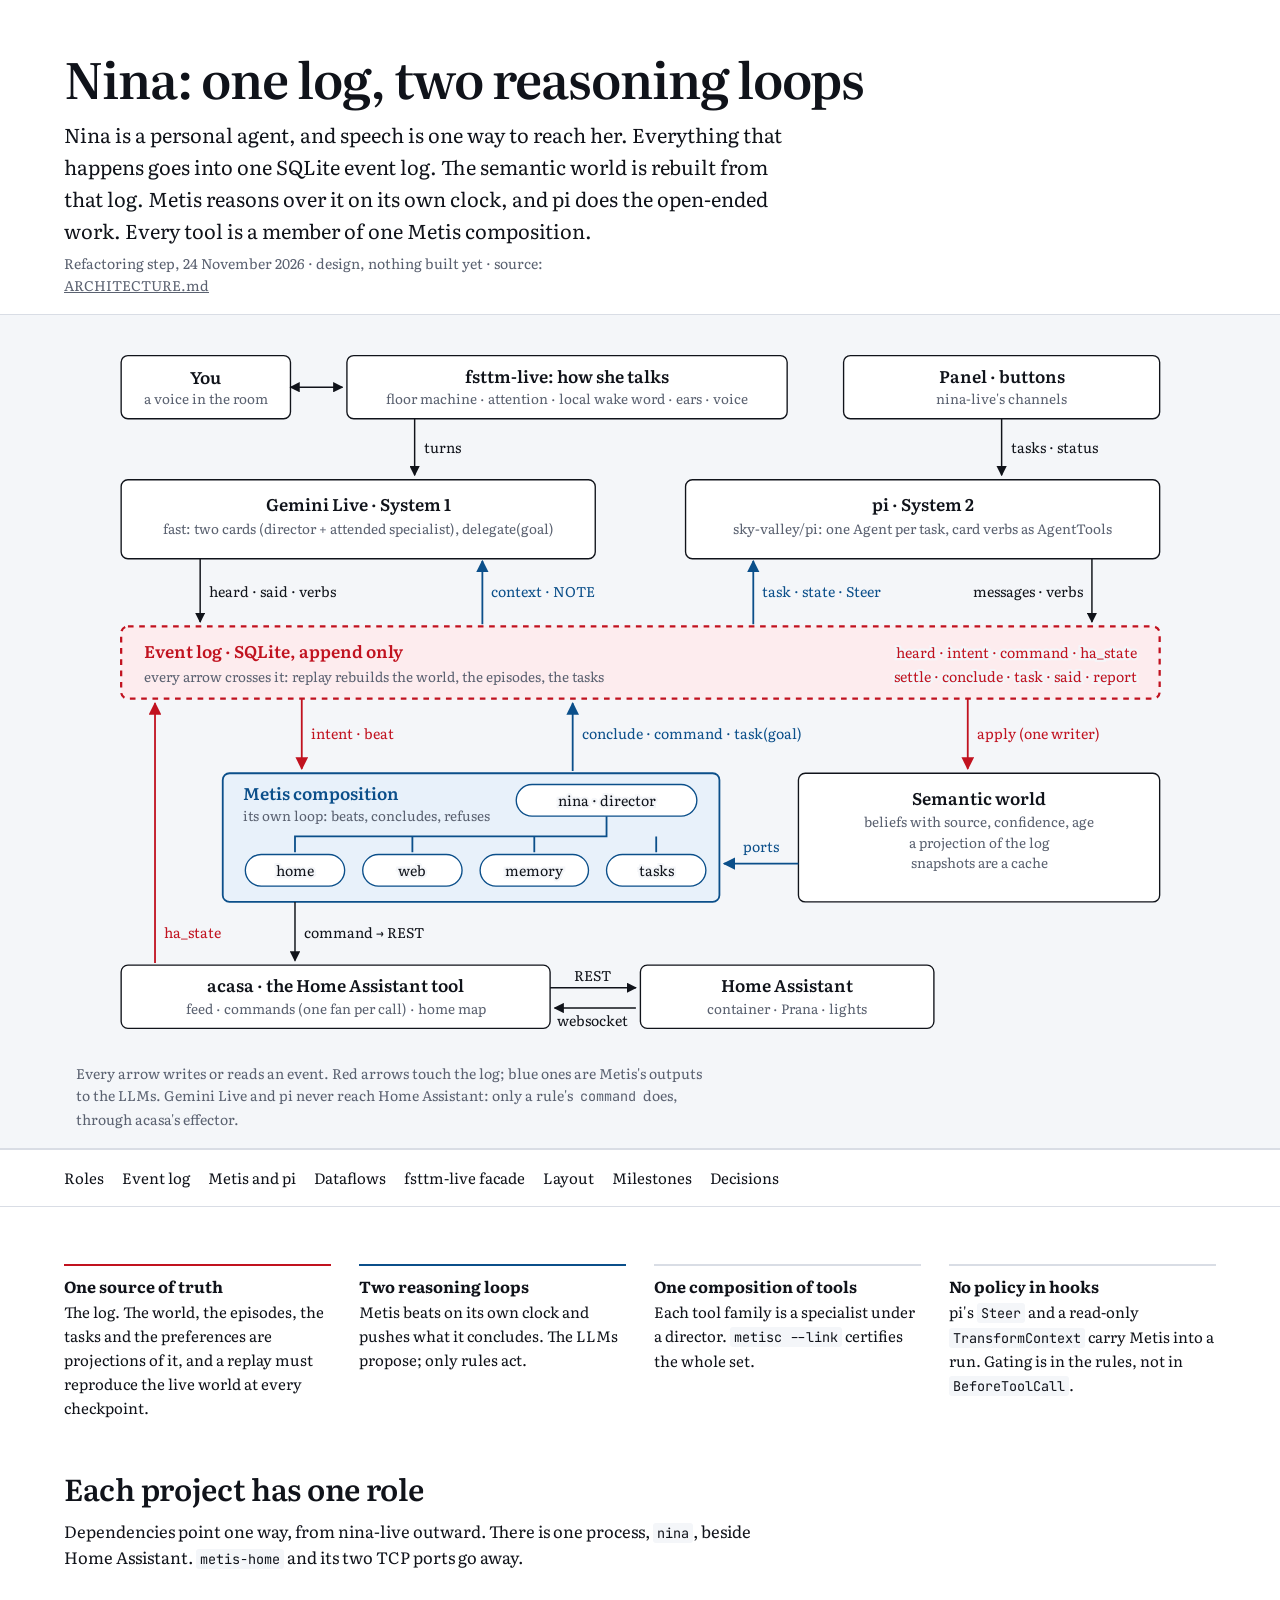
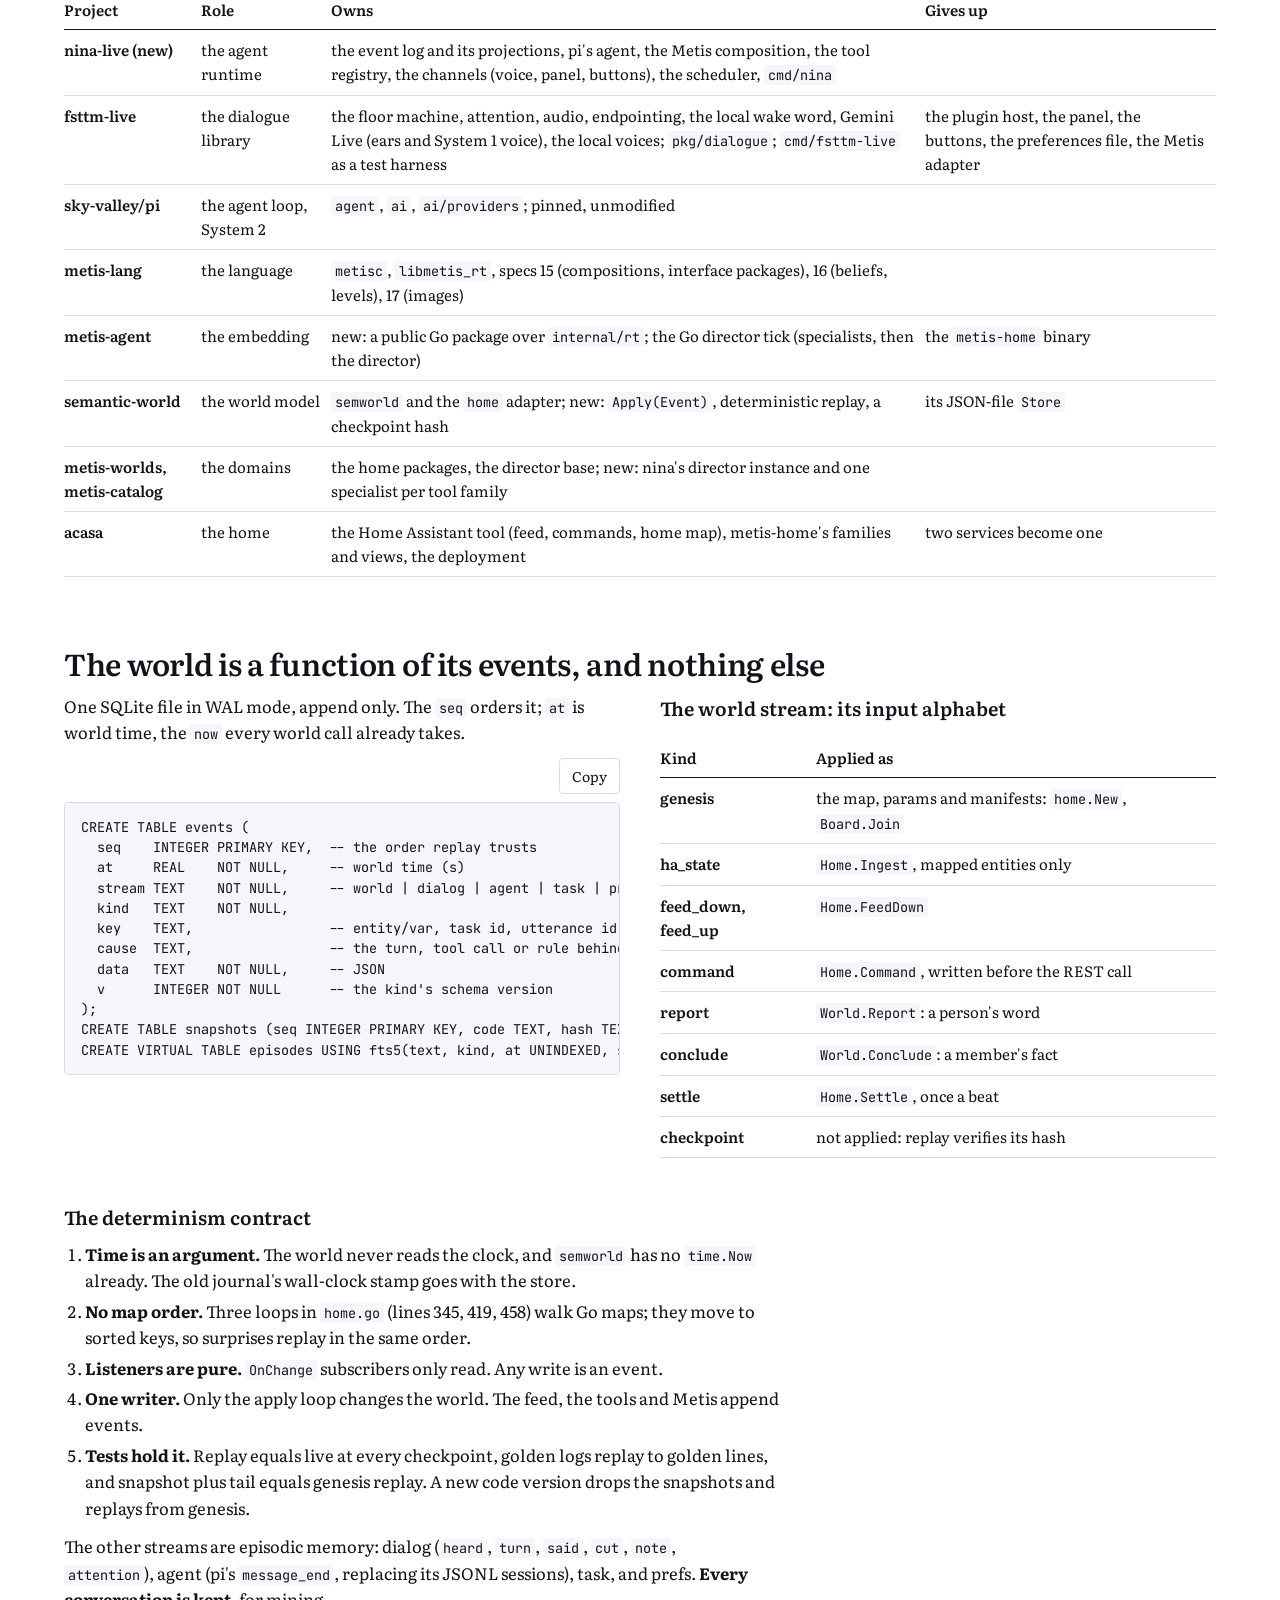
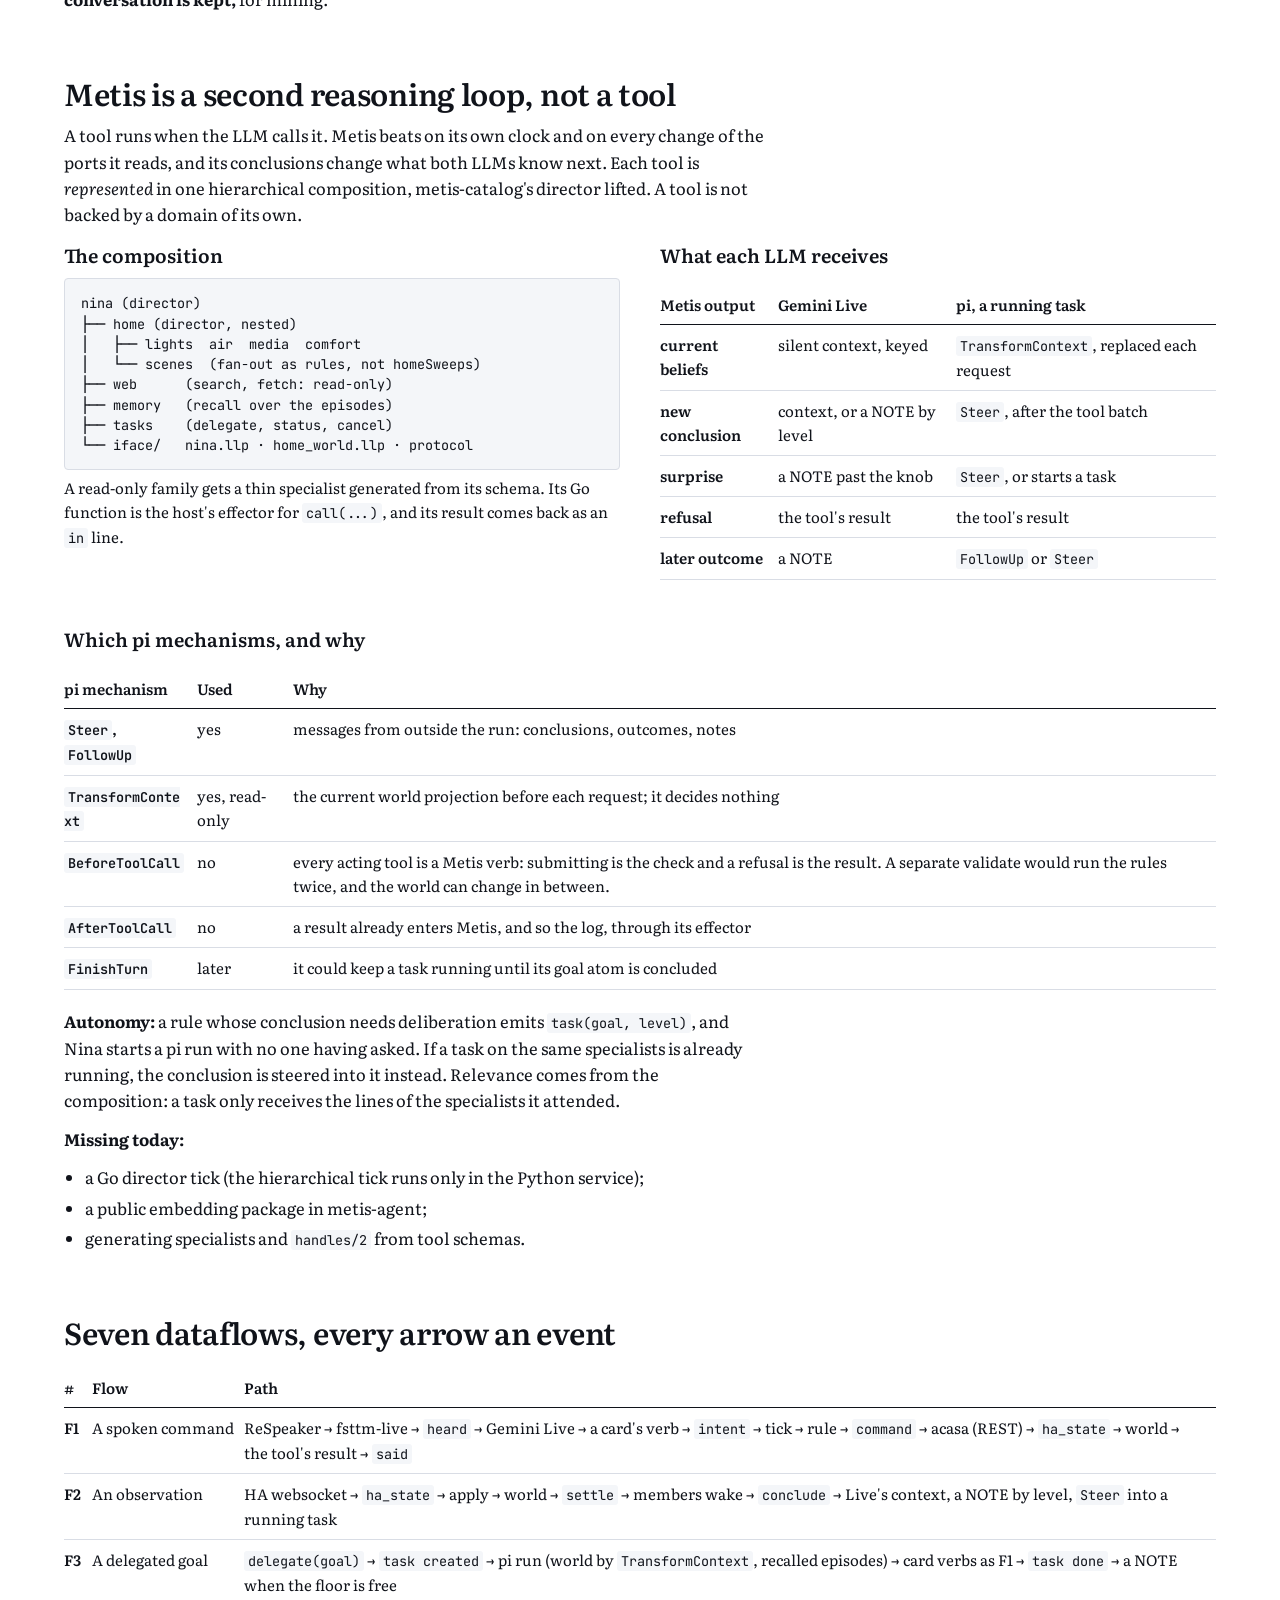
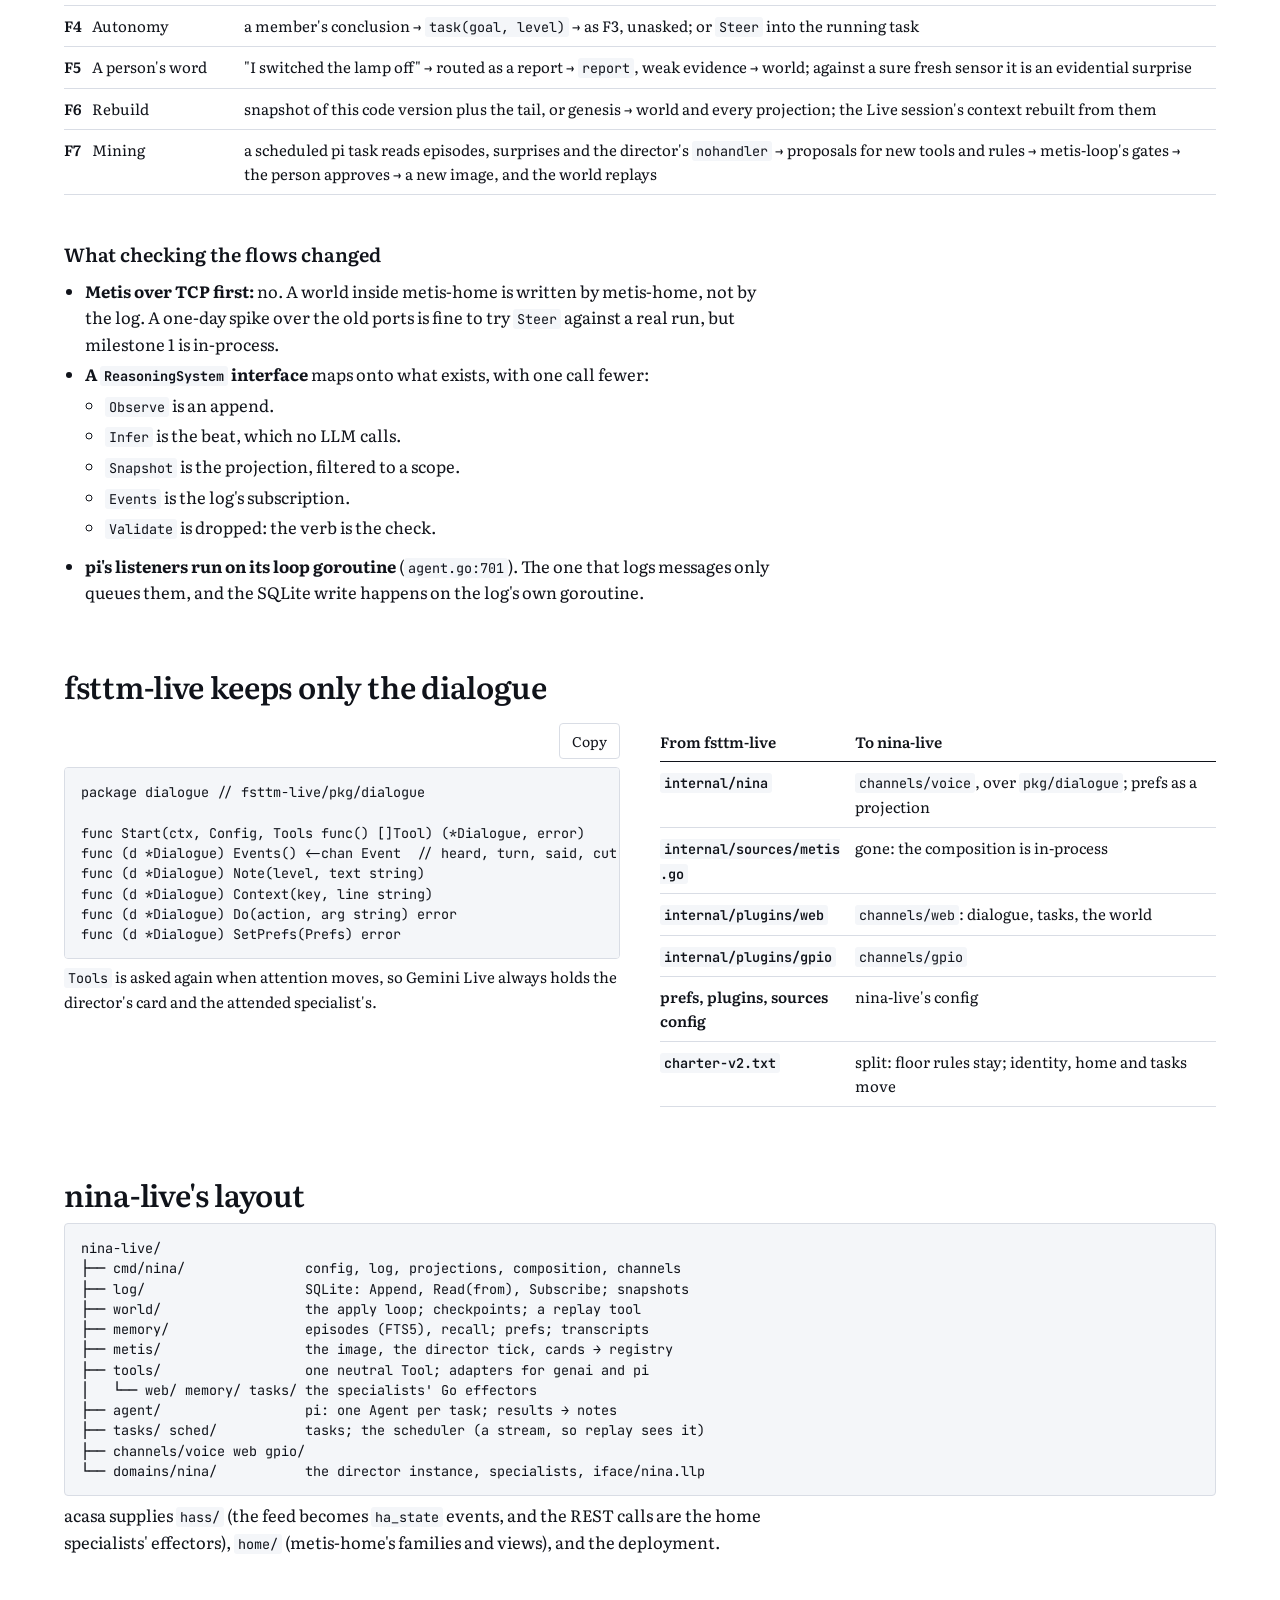
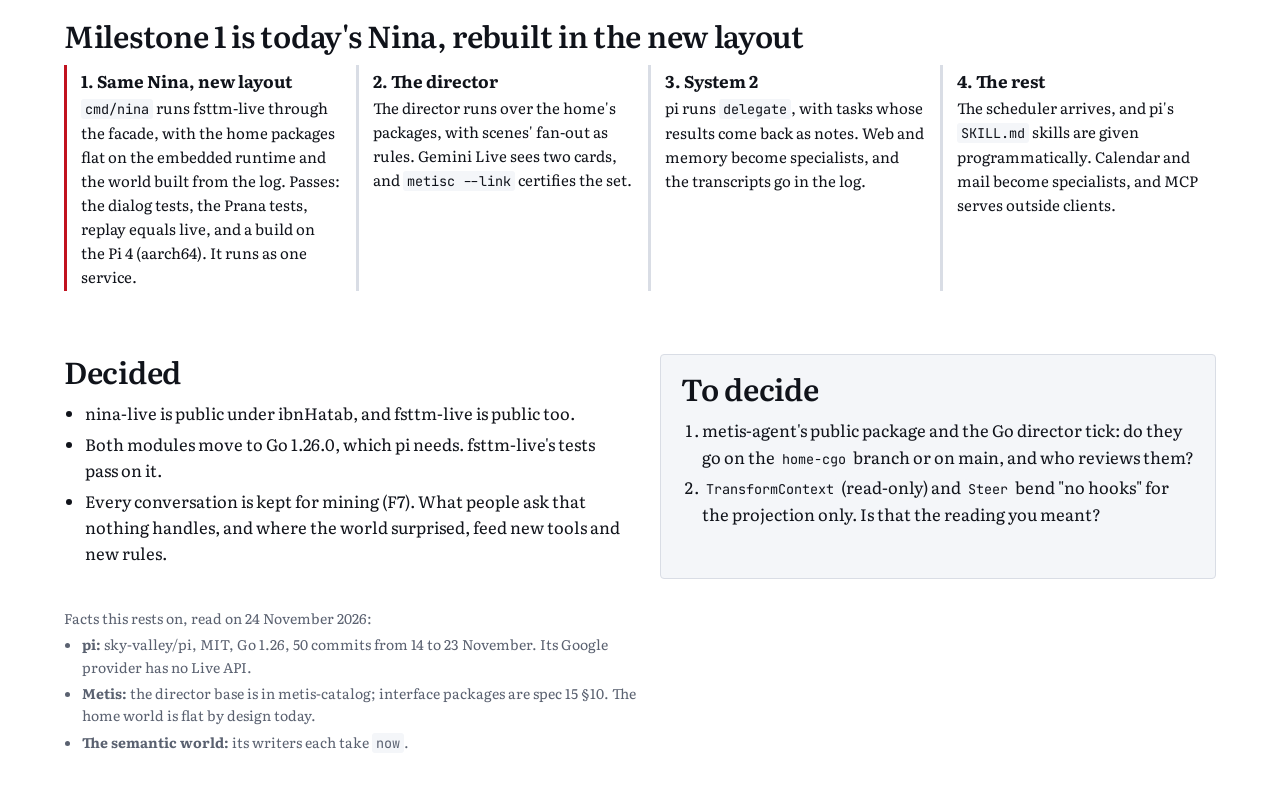
==== docs/architecture.html @ 9bf87c36 "docs: the architecture as a page (the layers figure, the dataflows) Co-Authored-By: Claude Opus 5.5 " ====
<!DOCTYPE html>
<html lang="en">
<head>
<meta charset="utf-8">
<meta name="viewport" content="width=device-width, initial-scale=1">
<title>Nina architecture</title>
<link rel="preconnect" href="https://fonts.googleapis.com">
<link href="https://fonts.googleapis.com/css2?family=Literata:opsz,wght@7..72,400;7..72,600&family=JetBrains+Mono:wght@400&display=swap" rel="stylesheet">
<style>
/* VOICE work: an architecture document to read and decide on
   IDEA a scientific plate: one large figure of the mechanism, labelled, then the text that explains it
   PICTURE the layers of Nina, with the event log as the spine every arrow crosses
   COLOUR white / night ink; carmine for the log (the source of truth), prussian for Metis
   TYPE Literata display + text, JetBrains Mono for code
   LAYOUT title and conclusion across the top, the plate full width beneath; sections in one column of tables */
:root{color-scheme:light dark;--bg:light-dark(#ffffff,#0f1217);--ink:light-dark(#10131a,#e6e8ee);--soft:light-dark(#5a6170,#9aa3b5);--rule:light-dark(#d9dde5,#2a303b);--panel:light-dark(#f4f6f9,#161b23);--log:light-dark(#c1121f,#ff6b6b);--metis:light-dark(#0b4f8a,#6fb3f2);--logbg:light-dark(#fdecee,#2a1416);--metisbg:light-dark(#e8f1fa,#122336)}
:root[data-theme=light]{color-scheme:light}
:root[data-theme=dark]{color-scheme:dark}
*{box-sizing:border-box;min-width:0}
html{scroll-padding-top:72px}
body{margin:0;background:var(--bg);color:var(--ink);font:16.5px/1.6 Literata,Georgia,serif;overflow-x:clip}
.band{padding:clamp(28px,4vw,56px) max(5vw,16px)}
.wrap{max-width:1180px;margin:0 auto}
h1{font-weight:600;font-size:clamp(32px,4.6vw,50px);line-height:1.05;letter-spacing:-.02em;margin:0 0 14px;text-wrap:balance}
h2{font-weight:600;font-size:clamp(24px,2.6vw,30px);line-height:1.15;letter-spacing:-.01em;margin:0 0 12px;text-wrap:balance}
h3{font-weight:600;font-size:19px;margin:26px 0 8px}
p{max-width:70ch;margin:0 0 12px}
.lede{font-size:clamp(17px,1.6vw,20px);max-width:62ch;margin-bottom:6px}
.meta{color:var(--soft);font-size:14px;margin:0}
.meta a{color:inherit}
nav.scroll{display:flex;gap:6px 18px;flex-wrap:wrap;font-size:15px;border-top:1px solid var(--rule);border-bottom:1px solid var(--rule);padding:10px max(5vw,16px);background:var(--bg)}
nav a{color:var(--ink);text-decoration:none;white-space:nowrap;padding:6px 0}
nav a:hover,nav a:focus-visible{color:var(--log);outline:none;text-decoration:underline}
@media(min-width:900px){nav.scroll{position:sticky;top:0;z-index:2}}
.plate{overflow-x:auto;border-top:1px solid var(--rule);border-bottom:1px solid var(--rule);background:var(--panel)}
.plate figure{margin:0 auto;max-width:1180px;padding:18px max(2vw,12px) 8px}
.plate svg{display:block;width:100%;min-width:760px;height:auto;color:var(--ink)}
figcaption{font-size:14px;color:var(--soft);max-width:80ch;padding:6px 0 10px}
svg text{font-family:Literata,Georgia,serif;fill:currentColor}
svg .l,svg .lr,svg .lm{paint-order:stroke;stroke:var(--panel);stroke-width:4px}
svg .box{fill:var(--bg);stroke:currentColor;stroke-width:1.2}
svg .logbox{fill:var(--logbg);stroke:var(--log);stroke-width:2}
svg .mbox{fill:var(--metisbg);stroke:var(--metis);stroke-width:1.6}
svg .node{fill:var(--bg);stroke:var(--metis);stroke-width:1.2}
svg .t{font-size:15px;font-weight:600}
svg .s{font-size:12px;fill:var(--soft)}
svg .l{font-size:12.5px}
svg .lr{font-size:12.5px;fill:var(--log)}
svg .lm{font-size:12.5px;fill:var(--metis)}
svg .ln{stroke:currentColor;stroke-width:1.3;fill:none}
svg .lnr{stroke:var(--log);stroke-width:1.6;fill:none}
svg .lnm{stroke:var(--metis);stroke-width:1.6;fill:none}
svg .ar{fill:currentColor}
svg .arr{fill:var(--log)}
svg .arm{fill:var(--metis)}
.two{display:grid;grid-template-columns:repeat(auto-fit,minmax(min(100%,420px),1fr));gap:22px 40px}
.callouts{display:grid;grid-template-columns:repeat(auto-fit,minmax(min(100%,250px),1fr));gap:14px 28px;margin-top:6px}
.callouts div{border-top:2px solid var(--rule);padding-top:8px;font-size:15px}
.callouts b{display:block;font-size:16px}
.callouts .r{border-color:var(--log)}
.callouts .m{border-color:var(--metis)}
table{border-collapse:collapse;width:100%;font-size:15px;margin:8px 0 18px}
th{text-align:left;font-weight:600;border-bottom:1.5px solid var(--ink);padding:7px 10px 7px 0;vertical-align:bottom}
td{border-bottom:1px solid var(--rule);padding:8px 10px 8px 0;vertical-align:top}
td:first-child{font-weight:600}
.tbl{overflow-x:auto}
code,pre{font-family:"JetBrains Mono",ui-monospace,monospace;font-size:13.5px}
code{overflow-wrap:anywhere;background:var(--panel);padding:1px 4px;border-radius:3px}
pre{overflow-x:auto;background:var(--panel);border:1px solid var(--rule);padding:14px 16px;border-radius:4px;line-height:1.5;margin:8px 0 6px}
.codehead{display:flex;justify-content:flex-end;margin-top:8px}
.copy{font:14px Literata,serif;color:var(--ink);background:var(--bg);border:1px solid var(--rule);border-radius:4px;min-height:36px;padding:4px 12px;cursor:pointer}
.copy:hover,.copy:focus-visible{border-color:var(--log);outline:none}
ul,ol{padding-left:1.25em;max-width:72ch;margin:0 0 12px}
li{margin:4px 0}
.flow td:nth-child(2){white-space:nowrap}
.ms{list-style:none;padding:0;max-width:none;display:grid;grid-template-columns:repeat(auto-fit,minmax(min(100%,260px),1fr));gap:16px}
.ms li{margin:0;border-left:3px solid var(--rule);padding:2px 0 2px 14px;font-size:15px}
.ms li:first-child{border-color:var(--log)}
.ms b{display:block;font-size:17px;margin-bottom:2px}
.decide{background:var(--panel);border:1px solid var(--rule);border-radius:4px;padding:16px 20px}
.decide ol{margin:0}
.tag{font-size:13px;color:var(--log);font-weight:600}
.tagm{font-size:13px;color:var(--metis);font-weight:600}
a{color:var(--metis)}
@media(max-width:600px){table{font-size:13.5px}.stack thead{display:none}.stack tr{display:grid;padding-block:10px;border-bottom:1px solid var(--rule)}.stack td{display:block;border:0;padding:3px 0}.stack td::before{content:attr(data-l);display:block;font-size:12.5px;color:var(--soft);font-weight:400}.flow td:nth-child(2){white-space:normal}}
@media(prefers-reduced-motion:no-preference){svg .flowdash{stroke-dasharray:5 5;animation:run 1.6s linear infinite}@keyframes run{to{stroke-dashoffset:-20}}}
</style>
<script>new MutationObserver(()=>{for(const c of document.querySelectorAll('.stack td:not([data-l])')){let i=0,p=c;while(p=p.previousElementSibling)i+=p.colSpan;c.dataset.l=c.closest('table').rows[0].cells[i]?.textContent||''}}).observe(document,{childList:true,subtree:true})</script>
</head>
<body>

<header class="band" style="padding-bottom:18px">
<div class="wrap">
<h1>Nina: one log, two reasoning loops</h1>
<p class="lede">Nina is a personal agent, and speech is one way to reach her. Everything that happens goes into one SQLite event log. The semantic world is rebuilt from that log. Metis reasons over it on its own clock, and pi does the open-ended work. Every tool is a member of one Metis composition.</p>
<p class="meta">Refactoring step, 24 November 2026 · design, nothing built yet · source: <a href="https://github.com/ibnHatab/nina-live/blob/main/ARCHITECTURE.md">ARCHITECTURE.md</a></p>
</div>
</header>

<div class="plate">
<figure>
<svg viewBox="0 0 1000 640" role="img" aria-label="Nina's layers: the channels and fsttm-live on top, Gemini Live and pi below them, the event log across the middle that every arrow crosses, Metis's composition and the semantic world under it, and the Home Assistant tool at the bottom.">
<defs>
<marker id="a" viewBox="0 0 10 10" refX="9" refY="5" markerWidth="7" markerHeight="7" orient="auto-start-reverse"><path class="ar" d="M0,0L10,5L0,10z"/></marker>
<marker id="ar" viewBox="0 0 10 10" refX="9" refY="5" markerWidth="7" markerHeight="7" orient="auto-start-reverse"><path class="arr" d="M0,0L10,5L0,10z"/></marker>
<marker id="am" viewBox="0 0 10 10" refX="9" refY="5" markerWidth="7" markerHeight="7" orient="auto-start-reverse"><path class="arm" d="M0,0L10,5L0,10z"/></marker>
</defs>
<!-- row 1: channels -->
<rect class="box" x="40" y="20" width="150" height="56" rx="6"/>
<text class="t" x="115" y="45" text-anchor="middle">You</text>
<text class="s" x="115" y="63" text-anchor="middle">a voice in the room</text>
<rect class="box" x="240" y="20" width="390" height="56" rx="6"/>
<text class="t" x="435" y="44" text-anchor="middle">fsttm-live: how she talks</text>
<text class="s" x="435" y="63" text-anchor="middle">floor machine · attention · local wake word · ears · voice</text>
<rect class="box" x="680" y="20" width="280" height="56" rx="6"/>
<text class="t" x="820" y="44" text-anchor="middle">Panel · buttons</text>
<text class="s" x="820" y="63" text-anchor="middle">nina-live's channels</text>
<line class="ln" x1="190" y1="48" x2="236" y2="48" marker-end="url(#a)" marker-start="url(#a)"/>
<line class="ln" x1="300" y1="76" x2="300" y2="126" marker-end="url(#a)"/>
<text class="l" x="308" y="106">turns</text>
<line class="ln" x1="820" y1="76" x2="820" y2="126" marker-end="url(#a)"/>
<text class="l" x="828" y="106">tasks · status</text>
<!-- row 2: the two LLM loops -->
<rect class="box" x="40" y="130" width="420" height="70" rx="6"/>
<text class="t" x="250" y="158" text-anchor="middle">Gemini Live · System 1</text>
<text class="s" x="250" y="178" text-anchor="middle">fast: two cards (director + attended specialist), delegate(goal)</text>
<rect class="box" x="540" y="130" width="420" height="70" rx="6"/>
<text class="t" x="750" y="158" text-anchor="middle">pi · System 2</text>
<text class="s" x="750" y="178" text-anchor="middle">sky-valley/pi: one Agent per task, card verbs as AgentTools</text>
<!-- row 2 to 3 -->
<line class="ln" x1="110" y1="200" x2="110" y2="256" marker-end="url(#a)"/>
<text class="l" x="118" y="234">heard · said · verbs</text>
<line class="lnm" x1="360" y1="258" x2="360" y2="202" marker-end="url(#am)"/>
<text class="lm" x="368" y="234">context · NOTE</text>
<line class="lnm" x1="600" y1="258" x2="600" y2="202" marker-end="url(#am)"/>
<text class="lm" x="608" y="234">task · state · Steer</text>
<line class="ln" x1="900" y1="200" x2="900" y2="256" marker-end="url(#a)"/>
<text class="l" x="892" y="234" text-anchor="end">messages · verbs</text>
<!-- row 3: the log -->
<rect class="logbox flowdash" x="40" y="260" width="920" height="64" rx="6"/>
<text class="t" x="60" y="288" style="fill:var(--log)">Event log · SQLite, append only</text>
<text class="s" x="60" y="309">every arrow crosses it: replay rebuilds the world, the episodes, the tasks</text>
<text class="lr" x="940" y="288" text-anchor="end">heard · intent · command · ha_state</text>
<text class="lr" x="940" y="309" text-anchor="end">settle · conclude · task · said · report</text>
<!-- row 3 to 4 -->
<line class="lnr" x1="200" y1="324" x2="200" y2="386" marker-end="url(#ar)"/>
<text class="lr" x="208" y="360">intent · beat</text>
<line class="lnm" x1="440" y1="388" x2="440" y2="328" marker-end="url(#am)"/>
<text class="lm" x="448" y="360">conclude · command · task(goal)</text>
<line class="lnr" x1="790" y1="324" x2="790" y2="386" marker-end="url(#ar)"/>
<text class="lr" x="798" y="360">apply (one writer)</text>
<!-- row 4: Metis and the world -->
<rect class="mbox" x="130" y="390" width="440" height="114" rx="6"/>
<text class="t" x="148" y="414" style="fill:var(--metis)">Metis composition</text>
<text class="s" x="148" y="432">its own loop: beats, concludes, refuses</text>
<rect class="node" x="390" y="400" width="160" height="28" rx="14"/>
<text class="l" x="470" y="419" text-anchor="middle">nina · director</text>
<g>
<rect class="node" x="150" y="462" width="88" height="28" rx="14"/><text class="l" x="194" y="481" text-anchor="middle">home</text>
<rect class="node" x="254" y="462" width="88" height="28" rx="14"/><text class="l" x="298" y="481" text-anchor="middle">web</text>
<rect class="node" x="358" y="462" width="96" height="28" rx="14"/><text class="l" x="406" y="481" text-anchor="middle">memory</text>
<rect class="node" x="470" y="462" width="88" height="28" rx="14"/><text class="l" x="514" y="481" text-anchor="middle">tasks</text>
</g>
<path class="lnm" d="M470 428 V446 H194 V460 M298 446 V460 M406 446 V460 M514 446 V460"/>
<rect class="box" x="640" y="390" width="320" height="114" rx="6"/>
<text class="t" x="800" y="418" text-anchor="middle">Semantic world</text>
<text class="s" x="800" y="438" text-anchor="middle">beliefs with source, confidence, age</text>
<text class="s" x="800" y="456" text-anchor="middle">a projection of the log</text>
<text class="s" x="800" y="474" text-anchor="middle">snapshots are a cache</text>
<line class="lnm" x1="640" y1="470" x2="574" y2="470" marker-end="url(#am)"/>
<text class="lm" x="607" y="460" text-anchor="middle">ports</text>
<!-- row 4 to 5 -->
<line class="ln" x1="194" y1="504" x2="194" y2="556" marker-end="url(#a)"/>
<text class="l" x="202" y="536">command → REST</text>
<line class="lnr" x1="70" y1="558" x2="70" y2="328" marker-end="url(#ar)"/>
<text class="lr" x="78" y="536">ha_state</text>
<!-- row 5: the home -->
<rect class="box" x="40" y="560" width="380" height="56" rx="6"/>
<text class="t" x="230" y="584" text-anchor="middle">acasa · the Home Assistant tool</text>
<text class="s" x="230" y="603" text-anchor="middle">feed · commands (one fan per call) · home map</text>
<rect class="box" x="500" y="560" width="260" height="56" rx="6"/>
<text class="t" x="630" y="584" text-anchor="middle">Home Assistant</text>
<text class="s" x="630" y="603" text-anchor="middle">container · Prana · lights</text>
<line class="ln" x1="420" y1="580" x2="496" y2="580" marker-end="url(#a)"/>
<line class="ln" x1="496" y1="598" x2="424" y2="598" marker-end="url(#a)"/>
<text class="l" x="458" y="574" text-anchor="middle">REST</text>
<text class="l" x="458" y="614" text-anchor="middle">websocket</text>
</svg>
<figcaption>Every arrow writes or reads an event. Red arrows touch the log; blue ones are Metis's outputs to the LLMs. Gemini Live and pi never reach Home Assistant: only a rule's <code>command</code> does, through acasa's effector.</figcaption>
</figure>
</div>

<nav class="scroll" aria-label="sections">
<a href="#roles">Roles</a><a href="#log">Event log</a><a href="#metis">Metis and pi</a><a href="#flows">Dataflows</a><a href="#facade">fsttm-live facade</a><a href="#layout">Layout</a><a href="#milestones">Milestones</a><a href="#decide">Decisions</a>
</nav>

<main>
<section class="band"><div class="wrap">
<div class="callouts">
<div class="r"><b>One source of truth</b>The log. The world, the episodes, the tasks and the preferences are projections of it, and a replay must reproduce the live world at every checkpoint.</div>
<div class="m"><b>Two reasoning loops</b>Metis beats on its own clock and pushes what it concludes. The LLMs propose; only rules act.</div>
<div><b>One composition of tools</b>Each tool family is a specialist under a director. <code>metisc --link</code> certifies the whole set.</div>
<div><b>No policy in hooks</b>pi's <code>Steer</code> and a read-only <code>TransformContext</code> carry Metis into a run. Gating is in the rules, not in <code>BeforeToolCall</code>.</div>
</div>
</div></section>

<section class="band" id="roles" style="padding-top:0"><div class="wrap">
<h2>Each project has one role</h2>
<p>Dependencies point one way, from nina-live outward. There is one process, <code>nina</code>, beside Home Assistant. <code>metis-home</code> and its two TCP ports go away.</p>
<div class="tbl"><table class="stack">
<thead><tr><th>Project</th><th>Role</th><th>Owns</th><th>Gives up</th></tr></thead>
<tbody>
<tr><td>nina-live (new)</td><td>the agent runtime</td><td>the event log and its projections, pi's agent, the Metis composition, the tool registry, the channels (voice, panel, buttons), the scheduler, <code>cmd/nina</code></td><td></td></tr>
<tr><td>fsttm-live</td><td>the dialogue library</td><td>the floor machine, attention, audio, endpointing, the local wake word, Gemini Live (ears and System 1 voice), the local voices; <code>pkg/dialogue</code>; <code>cmd/fsttm-live</code> as a test harness</td><td>the plugin host, the panel, the buttons, the preferences file, the Metis adapter</td></tr>
<tr><td>sky-valley/pi</td><td>the agent loop, System 2</td><td><code>agent</code>, <code>ai</code>, <code>ai/providers</code>; pinned, unmodified</td><td></td></tr>
<tr><td>metis-lang</td><td>the language</td><td><code>metisc</code>, <code>libmetis_rt</code>, specs 15 (compositions, interface packages), 16 (beliefs, levels), 17 (images)</td><td></td></tr>
<tr><td>metis-agent</td><td>the embedding</td><td>new: a public Go package over <code>internal/rt</code>; the Go director tick (specialists, then the director)</td><td>the <code>metis-home</code> binary</td></tr>
<tr><td>semantic-world</td><td>the world model</td><td><code>semworld</code> and the <code>home</code> adapter; new: <code>Apply(Event)</code>, deterministic replay, a checkpoint hash</td><td>its JSON-file <code>Store</code></td></tr>
<tr><td>metis-worlds, metis-catalog</td><td>the domains</td><td>the home packages, the director base; new: nina's director instance and one specialist per tool family</td><td></td></tr>
<tr><td>acasa</td><td>the home</td><td>the Home Assistant tool (feed, commands, home map), metis-home's families and views, the deployment</td><td>two services become one</td></tr>
</tbody></table></div>
</div></section>

<section class="band" id="log" style="padding-top:0"><div class="wrap">
<h2>The world is a function of its events, and nothing else</h2>
<div class="two">
<div>
<p>One SQLite file in WAL mode, append only. The <code>seq</code> orders it; <code>at</code> is world time, the <code>now</code> every world call already takes.</p>
<div class="codehead"><button class="copy" data-for="schema" type="button">Copy</button></div>
<pre id="schema">CREATE TABLE events (
  seq    INTEGER PRIMARY KEY,  -- the order replay trusts
  at     REAL    NOT NULL,     -- world time (s)
  stream TEXT    NOT NULL,     -- world | dialog | agent | task | prefs | sys
  kind   TEXT    NOT NULL,
  key    TEXT,                 -- entity/var, task id, utterance id
  cause  TEXT,                 -- the turn, tool call or rule behind it
  data   TEXT    NOT NULL,     -- JSON
  v      INTEGER NOT NULL      -- the kind's schema version
);
CREATE TABLE snapshots (seq INTEGER PRIMARY KEY, code TEXT, hash TEXT, blob BLOB);
CREATE VIRTUAL TABLE episodes USING fts5(text, kind, at UNINDEXED, seq UNINDEXED);</pre>
</div>
<div>
<h3 style="margin-top:0">The world stream: its input alphabet</h3>
<div class="tbl"><table class="stack">
<thead><tr><th>Kind</th><th>Applied as</th></tr></thead>
<tbody>
<tr><td>genesis</td><td>the map, params and manifests: <code>home.New</code>, <code>Board.Join</code></td></tr>
<tr><td>ha_state</td><td><code>Home.Ingest</code>, mapped entities only</td></tr>
<tr><td>feed_down, feed_up</td><td><code>Home.FeedDown</code></td></tr>
<tr><td>command</td><td><code>Home.Command</code>, written before the REST call</td></tr>
<tr><td>report</td><td><code>World.Report</code>: a person's word</td></tr>
<tr><td>conclude</td><td><code>World.Conclude</code>: a member's fact</td></tr>
<tr><td>settle</td><td><code>Home.Settle</code>, once a beat</td></tr>
<tr><td>checkpoint</td><td>not applied: replay verifies its hash</td></tr>
</tbody></table></div>
</div>
</div>
<h3>The determinism contract</h3>
<ol>
<li><b>Time is an argument.</b> The world never reads the clock, and <code>semworld</code> has no <code>time.Now</code> already. The old journal's wall-clock stamp goes with the store.</li>
<li><b>No map order.</b> Three loops in <code>home.go</code> (lines 345, 419, 458) walk Go maps; they move to sorted keys, so surprises replay in the same order.</li>
<li><b>Listeners are pure.</b> <code>OnChange</code> subscribers only read. Any write is an event.</li>
<li><b>One writer.</b> Only the apply loop changes the world. The feed, the tools and Metis append events.</li>
<li><b>Tests hold it.</b> Replay equals live at every checkpoint, golden logs replay to golden lines, and snapshot plus tail equals genesis replay. A new code version drops the snapshots and replays from genesis.</li>
</ol>
<p>The other streams are episodic memory: dialog (<code>heard</code>, <code>turn</code>, <code>said</code>, <code>cut</code>, <code>note</code>, <code>attention</code>), agent (pi's <code>message_end</code>, replacing its JSONL sessions), task, and prefs. <b>Every conversation is kept,</b> for mining.</p>
</div></section>

<section class="band" id="metis" style="padding-top:0"><div class="wrap">
<h2>Metis is a second reasoning loop, not a tool</h2>
<p>A tool runs when the LLM calls it. Metis beats on its own clock and on every change of the ports it reads, and its conclusions change what both LLMs know next. Each tool is <i>represented</i> in one hierarchical composition, metis-catalog's director lifted. A tool is not backed by a domain of its own.</p>
<div class="two">
<div>
<h3 style="margin-top:0">The composition</h3>
<pre>nina (director)
├── home (director, nested)
│   ├── lights  air  media  comfort
│   └── scenes  (fan-out as rules, not homeSweeps)
├── web      (search, fetch: read-only)
├── memory   (recall over the episodes)
├── tasks    (delegate, status, cancel)
└── iface/   nina.llp · home_world.llp · protocol</pre>
<p style="font-size:15px">A read-only family gets a thin specialist generated from its schema. Its Go function is the host's effector for <code>call(...)</code>, and its result comes back as an <code>in</code> line.</p>
</div>
<div>
<h3 style="margin-top:0">What each LLM receives</h3>
<div class="tbl"><table class="stack">
<thead><tr><th>Metis output</th><th>Gemini Live</th><th>pi, a running task</th></tr></thead>
<tbody>
<tr><td>current beliefs</td><td>silent context, keyed</td><td><code>TransformContext</code>, replaced each request</td></tr>
<tr><td>new conclusion</td><td>context, or a NOTE by level</td><td><code>Steer</code>, after the tool batch</td></tr>
<tr><td>surprise</td><td>a NOTE past the knob</td><td><code>Steer</code>, or starts a task</td></tr>
<tr><td>refusal</td><td>the tool's result</td><td>the tool's result</td></tr>
<tr><td>later outcome</td><td>a NOTE</td><td><code>FollowUp</code> or <code>Steer</code></td></tr>
</tbody></table></div>
</div>
</div>
<h3>Which pi mechanisms, and why</h3>
<div class="tbl"><table class="stack">
<thead><tr><th>pi mechanism</th><th>Used</th><th>Why</th></tr></thead>
<tbody>
<tr><td><code>Steer</code>, <code>FollowUp</code></td><td>yes</td><td>messages from outside the run: conclusions, outcomes, notes</td></tr>
<tr><td><code>TransformContext</code></td><td>yes, read-only</td><td>the current world projection before each request; it decides nothing</td></tr>
<tr><td><code>BeforeToolCall</code></td><td>no</td><td>every acting tool is a Metis verb: submitting is the check and a refusal is the result. A separate validate would run the rules twice, and the world can change in between.</td></tr>
<tr><td><code>AfterToolCall</code></td><td>no</td><td>a result already enters Metis, and so the log, through its effector</td></tr>
<tr><td><code>FinishTurn</code></td><td>later</td><td>it could keep a task running until its goal atom is concluded</td></tr>
</tbody></table></div>
<p><b>Autonomy:</b> a rule whose conclusion needs deliberation emits <code>task(goal, level)</code>, and Nina starts a pi run with no one having asked. If a task on the same specialists is already running, the conclusion is steered into it instead. Relevance comes from the composition: a task only receives the lines of the specialists it attended.</p>
<p><b>Missing today:</b></p>
<ul>
<li>a Go director tick (the hierarchical tick runs only in the Python service);</li>
<li>a public embedding package in metis-agent;</li>
<li>generating specialists and <code>handles/2</code> from tool schemas.</li>
</ul>
</div></section>

<section class="band" id="flows" style="padding-top:0"><div class="wrap">
<h2>Seven dataflows, every arrow an event</h2>
<div class="tbl"><table class="stack flow">
<thead><tr><th>#</th><th>Flow</th><th>Path</th></tr></thead>
<tbody>
<tr><td>F1</td><td>A spoken command</td><td>ReSpeaker → fsttm-live → <code>heard</code> → Gemini Live → a card's verb → <code>intent</code> → tick → rule → <code>command</code> → acasa (REST) → <code>ha_state</code> → world → the tool's result → <code>said</code></td></tr>
<tr><td>F2</td><td>An observation</td><td>HA websocket → <code>ha_state</code> → apply → world → <code>settle</code> → members wake → <code>conclude</code> → Live's context, a NOTE by level, <code>Steer</code> into a running task</td></tr>
<tr><td>F3</td><td>A delegated goal</td><td><code>delegate(goal)</code> → <code>task created</code> → pi run (world by <code>TransformContext</code>, recalled episodes) → card verbs as F1 → <code>task done</code> → a NOTE when the floor is free</td></tr>
<tr><td>F4</td><td>Autonomy</td><td>a member's conclusion → <code>task(goal, level)</code> → as F3, unasked; or <code>Steer</code> into the running task</td></tr>
<tr><td>F5</td><td>A person's word</td><td>"I switched the lamp off" → routed as a report → <code>report</code>, weak evidence → world; against a sure fresh sensor it is an evidential surprise</td></tr>
<tr><td>F6</td><td>Rebuild</td><td>snapshot of this code version plus the tail, or genesis → world and every projection; the Live session's context rebuilt from them</td></tr>
<tr><td>F7</td><td>Mining</td><td>a scheduled pi task reads episodes, surprises and the director's <code>nohandler</code> → proposals for new tools and rules → metis-loop's gates → the person approves → a new image, and the world replays</td></tr>
</tbody></table></div>
<h3>What checking the flows changed</h3>
<ul>
<li><b>Metis over TCP first:</b> no. A world inside metis-home is written by metis-home, not by the log. A one-day spike over the old ports is fine to try <code>Steer</code> against a real run, but milestone 1 is in-process.</li>
<li><b>A <code>ReasoningSystem</code> interface</b> maps onto what exists, with one call fewer:
<ul>
<li><code>Observe</code> is an append.</li>
<li><code>Infer</code> is the beat, which no LLM calls.</li>
<li><code>Snapshot</code> is the projection, filtered to a scope.</li>
<li><code>Events</code> is the log's subscription.</li>
<li><code>Validate</code> is dropped: the verb is the check.</li>
</ul></li>
<li><b>pi's listeners run on its loop goroutine</b> (<code>agent.go:701</code>). The one that logs messages only queues them, and the SQLite write happens on the log's own goroutine.</li>
</ul>
</div></section>

<section class="band" id="facade" style="padding-top:0"><div class="wrap">
<h2>fsttm-live keeps only the dialogue</h2>
<div class="two">
<div>
<div class="codehead"><button class="copy" data-for="facade-code" type="button">Copy</button></div>
<pre id="facade-code">package dialogue // fsttm-live/pkg/dialogue

func Start(ctx, Config, Tools func() []Tool) (*Dialogue, error)
func (d *Dialogue) Events() &lt;-chan Event  // heard, turn, said, cut, attention
func (d *Dialogue) Note(level, text string)
func (d *Dialogue) Context(key, line string)
func (d *Dialogue) Do(action, arg string) error
func (d *Dialogue) SetPrefs(Prefs) error</pre>
<p style="font-size:15px"><code>Tools</code> is asked again when attention moves, so Gemini Live always holds the director's card and the attended specialist's.</p>
</div>
<div class="tbl"><table class="stack">
<thead><tr><th>From fsttm-live</th><th>To nina-live</th></tr></thead>
<tbody>
<tr><td><code>internal/nina</code></td><td><code>channels/voice</code>, over <code>pkg/dialogue</code>; prefs as a projection</td></tr>
<tr><td><code>internal/sources/metis.go</code></td><td>gone: the composition is in-process</td></tr>
<tr><td><code>internal/plugins/web</code></td><td><code>channels/web</code>: dialogue, tasks, the world</td></tr>
<tr><td><code>internal/plugins/gpio</code></td><td><code>channels/gpio</code></td></tr>
<tr><td>prefs, plugins, sources config</td><td>nina-live's config</td></tr>
<tr><td><code>charter-v2.txt</code></td><td>split: floor rules stay; identity, home and tasks move</td></tr>
</tbody></table></div>
</div>
</div></section>

<section class="band" id="layout" style="padding-top:0"><div class="wrap">
<h2>nina-live's layout</h2>
<pre>nina-live/
├── cmd/nina/               config, log, projections, composition, channels
├── log/                    SQLite: Append, Read(from), Subscribe; snapshots
├── world/                  the apply loop; checkpoints; a replay tool
├── memory/                 episodes (FTS5), recall; prefs; transcripts
├── metis/                  the image, the director tick, cards → registry
├── tools/                  one neutral Tool; adapters for genai and pi
│   └── web/ memory/ tasks/ the specialists' Go effectors
├── agent/                  pi: one Agent per task; results → notes
├── tasks/ sched/           tasks; the scheduler (a stream, so replay sees it)
├── channels/voice web gpio/
└── domains/nina/           the director instance, specialists, iface/nina.llp</pre>
<p>acasa supplies <code>hass/</code> (the feed becomes <code>ha_state</code> events, and the REST calls are the home specialists' effectors), <code>home/</code> (metis-home's families and views), and the deployment.</p>
</div></section>

<section class="band" id="milestones" style="padding-top:0"><div class="wrap">
<h2>Milestone 1 is today's Nina, rebuilt in the new layout</h2>
<ol class="ms">
<li><b>1. Same Nina, new layout</b><code>cmd/nina</code> runs fsttm-live through the facade, with the home packages flat on the embedded runtime and the world built from the log. Passes: the dialog tests, the Prana tests, replay equals live, and a build on the Pi 4 (aarch64). It runs as one service.</li>
<li><b>2. The director</b>The director runs over the home's packages, with scenes' fan-out as rules. Gemini Live sees two cards, and <code>metisc --link</code> certifies the set.</li>
<li><b>3. System 2</b>pi runs <code>delegate</code>, with tasks whose results come back as notes. Web and memory become specialists, and the transcripts go in the log.</li>
<li><b>4. The rest</b>The scheduler arrives, and pi's <code>SKILL.md</code> skills are given programmatically. Calendar and mail become specialists, and MCP serves outside clients.</li>
</ol>
</div></section>

<section class="band" id="decide" style="padding-top:0"><div class="wrap">
<div class="two">
<div>
<h2>Decided</h2>
<ul>
<li>nina-live is public under ibnHatab, and fsttm-live is public too.</li>
<li>Both modules move to Go 1.26.0, which pi needs. fsttm-live's tests pass on it.</li>
<li>Every conversation is kept for mining (F7). What people ask that nothing handles, and where the world surprised, feed new tools and new rules.</li>
</ul>
</div>
<div class="decide">
<h2>To decide</h2>
<ol>
<li>metis-agent's public package and the Go director tick: do they go on the <code>home-cgo</code> branch or on main, and who reviews them?</li>
<li><code>TransformContext</code> (read-only) and <code>Steer</code> bend "no hooks" for the projection only. Is that the reading you meant?</li>
</ol>
</div>
</div>
<p class="meta" style="margin-top:28px">Facts this rests on, read on 24 November 2026:</p>
<ul class="meta">
<li><b>pi:</b> sky-valley/pi, MIT, Go 1.26, 50 commits from 14 to 23 November. Its Google provider has no Live API.</li>
<li><b>Metis:</b> the director base is in metis-catalog; interface packages are spec 15 §10. The home world is flat by design today.</li>
<li><b>The semantic world:</b> its writers each take <code>now</code>.</li>
</ul>
</div></section>
</main>

<script>
{
  for (const b of document.querySelectorAll('.copy')) {
    b.addEventListener('click', async () => {
      const t = document.getElementById(b.dataset.for)?.textContent || '';
      try { await navigator.clipboard.writeText(t); b.textContent = 'Copied'; }
      catch (e) { b.textContent = 'Select and copy'; }
      setTimeout(() => { b.textContent = 'Copy'; }, 1800);
    });
  }
}
</script>
</body>
</html>
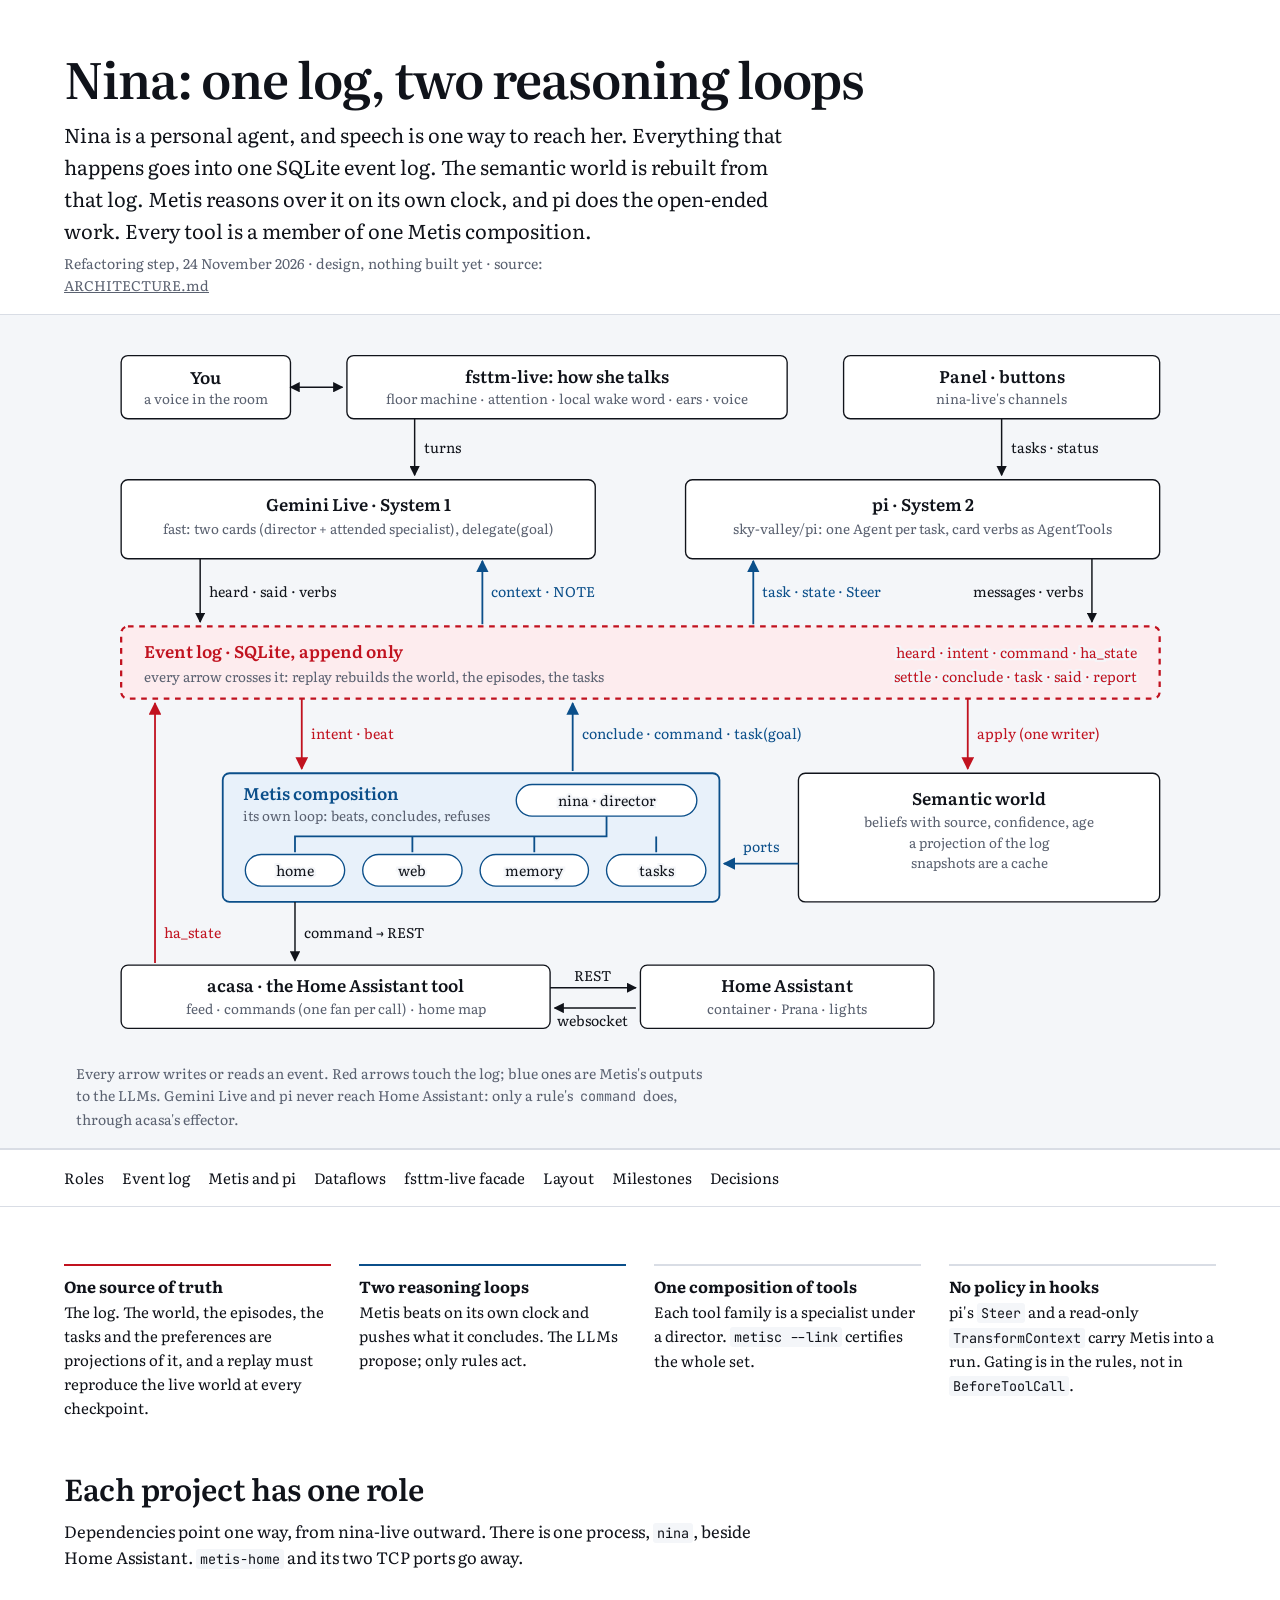
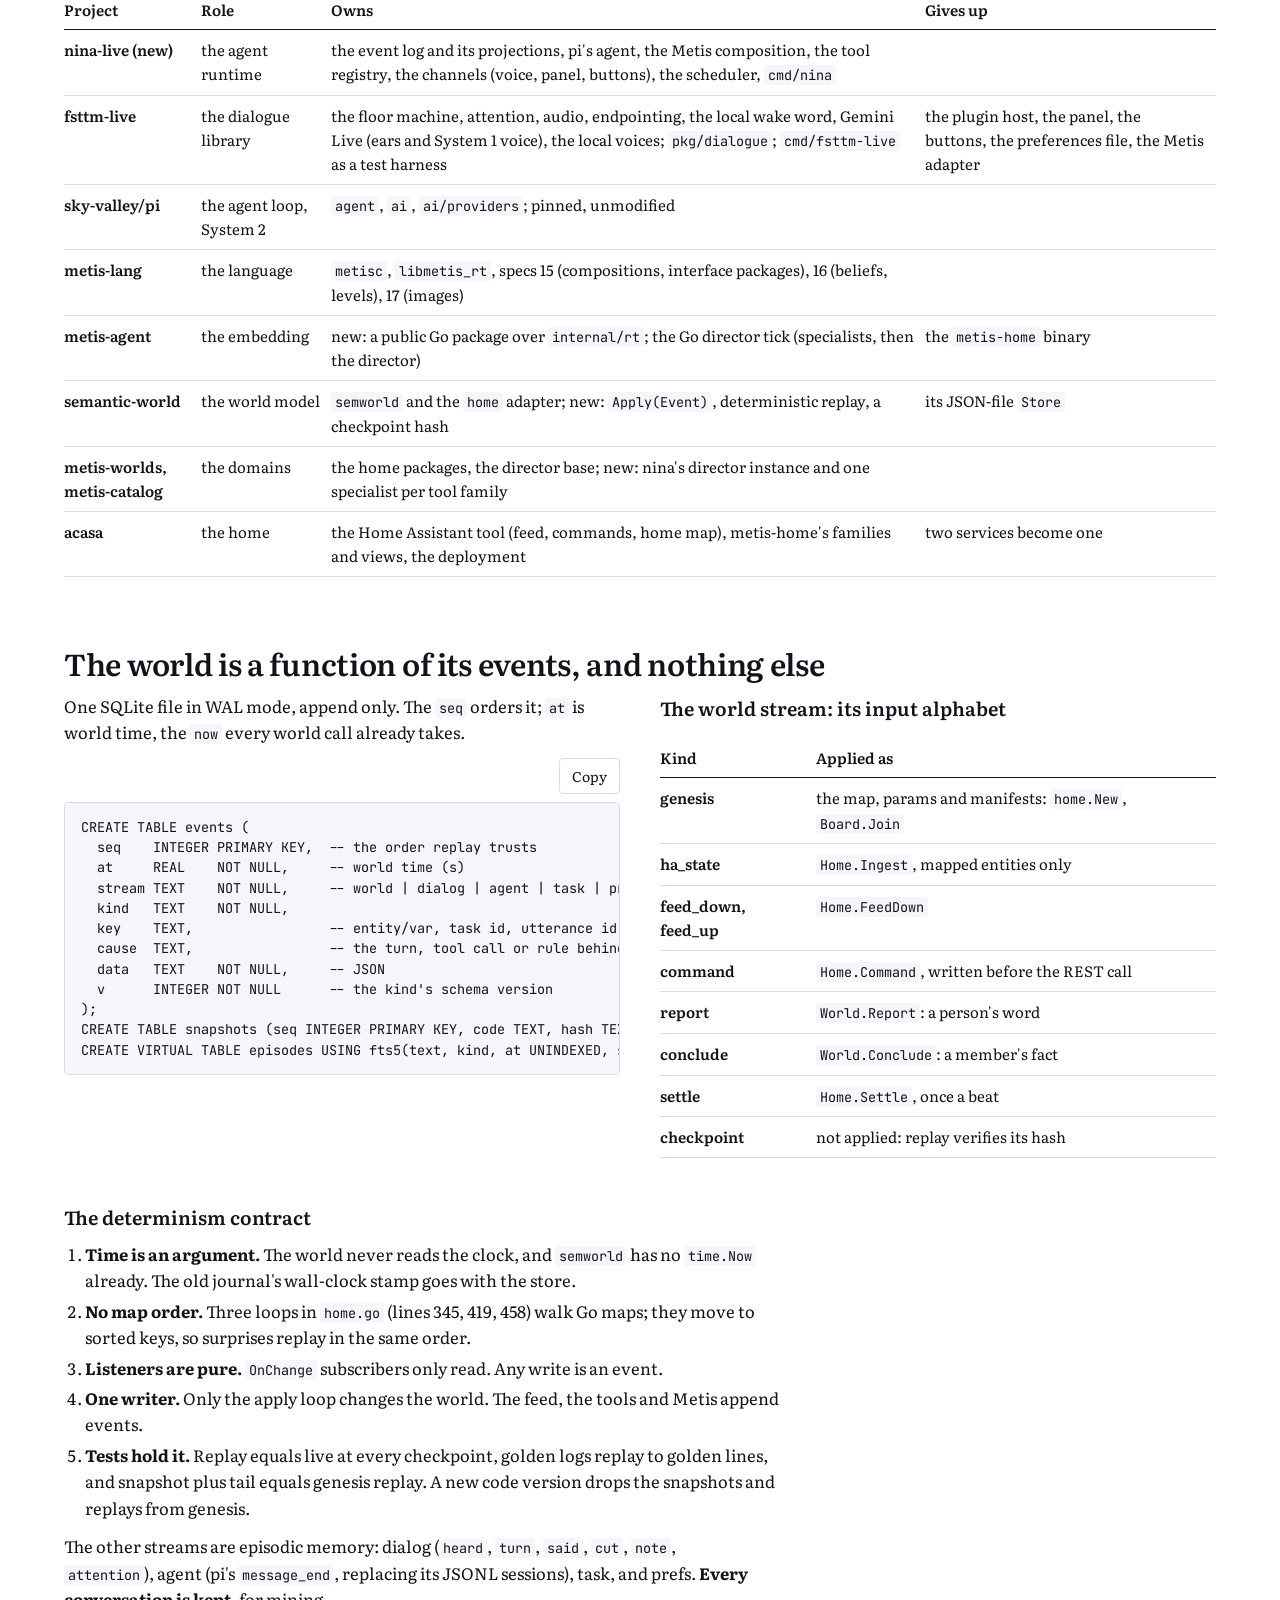
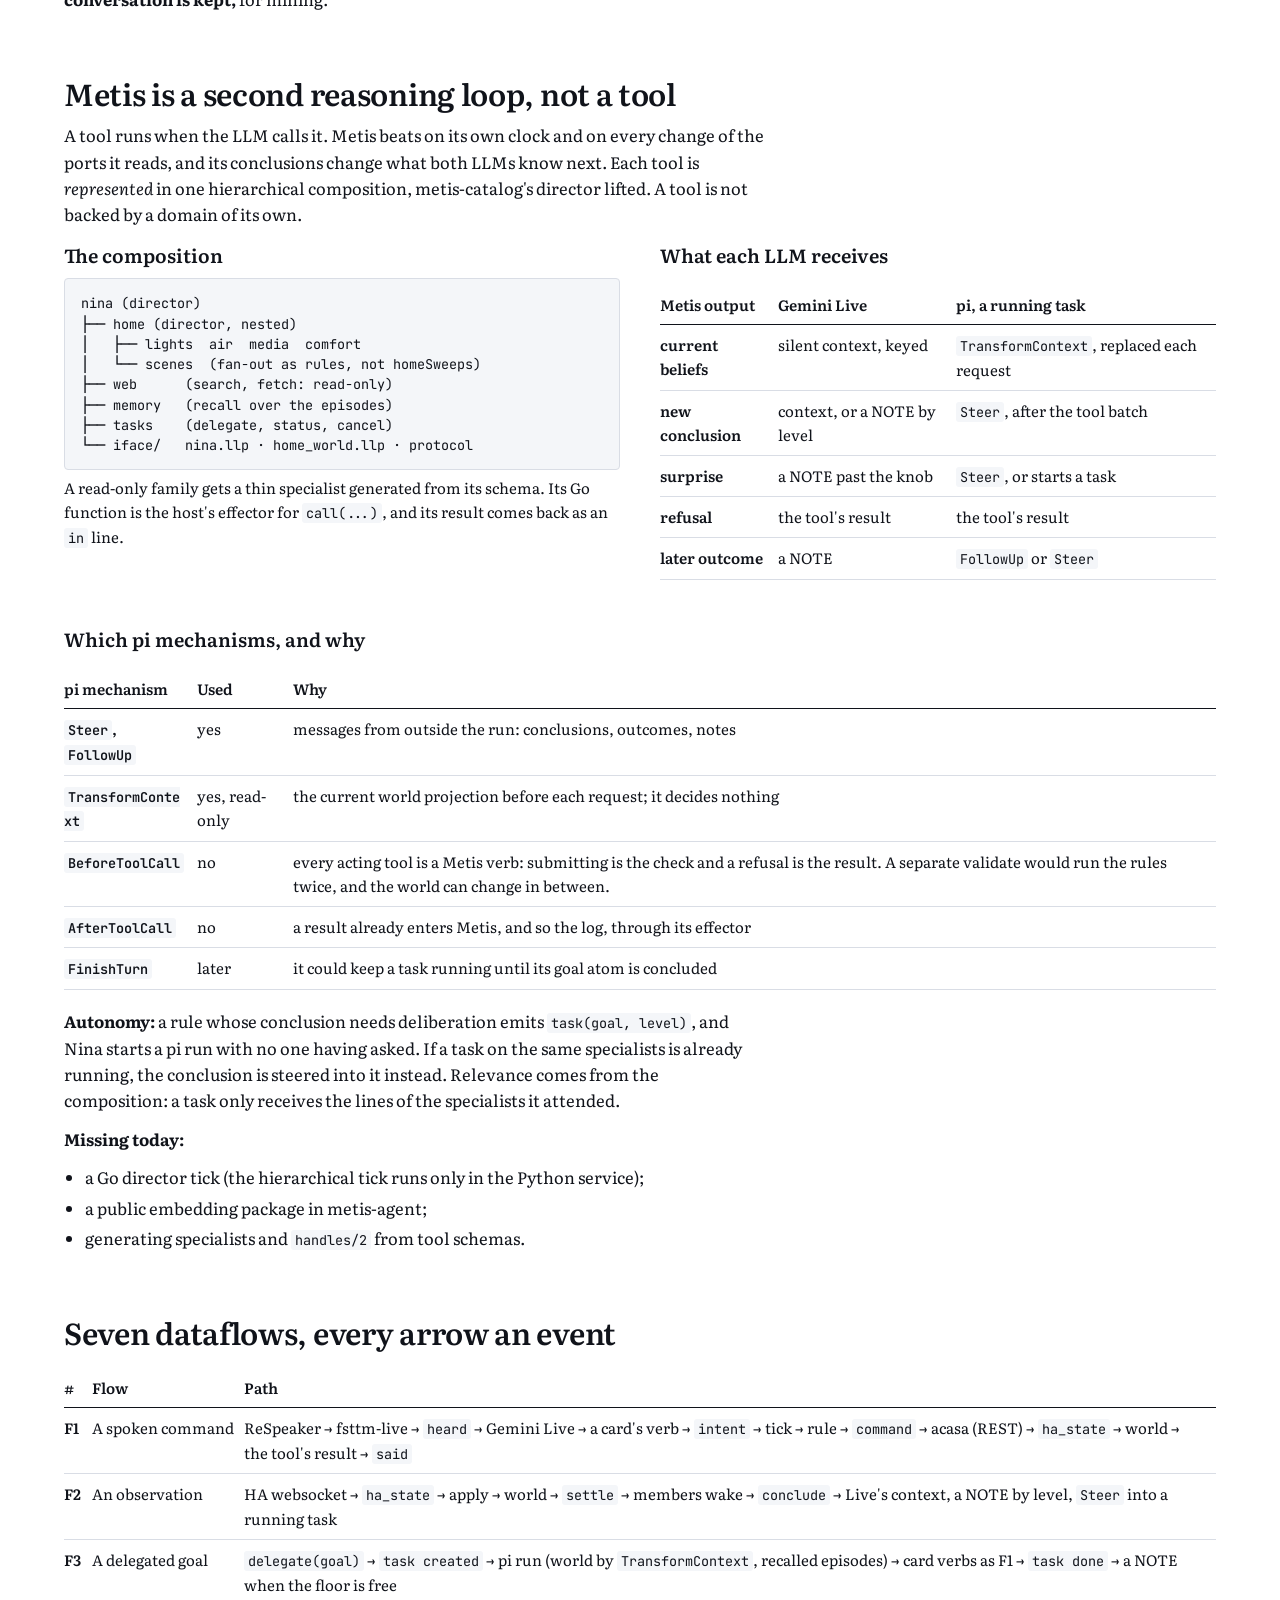
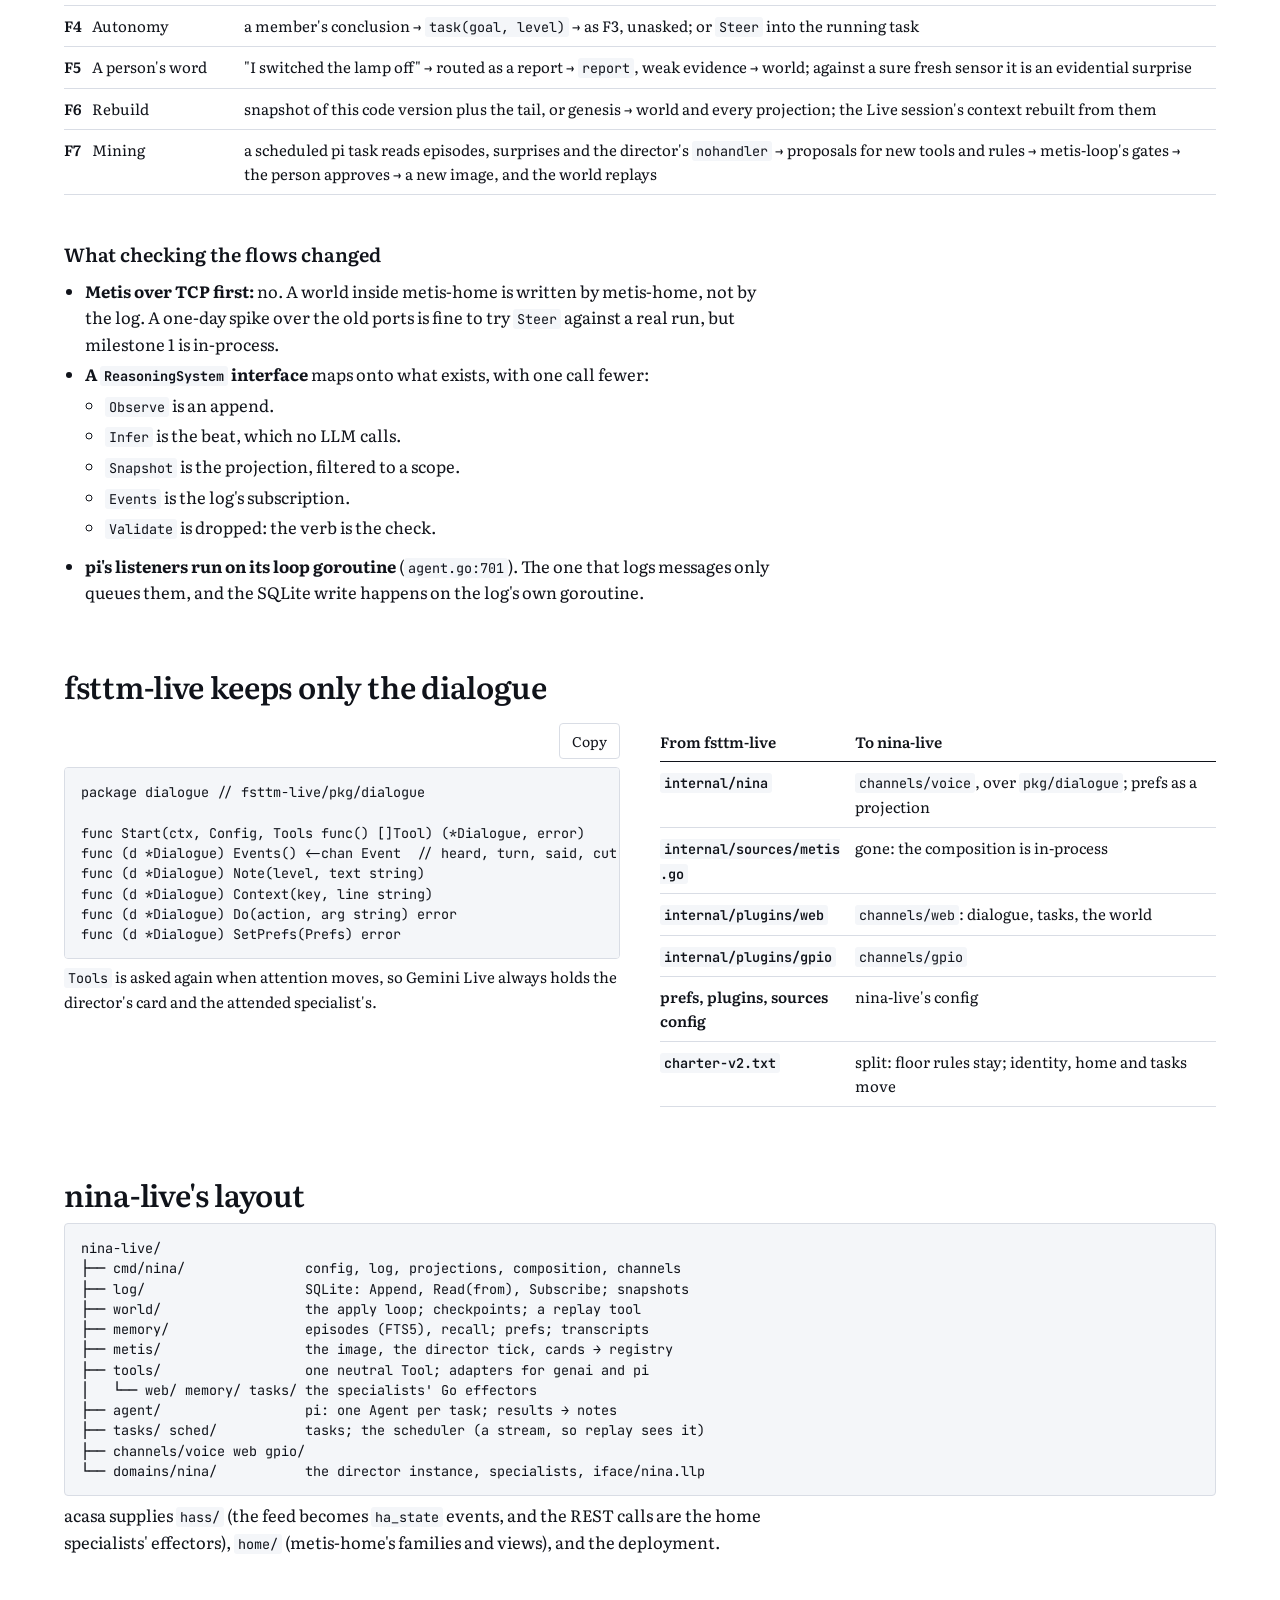
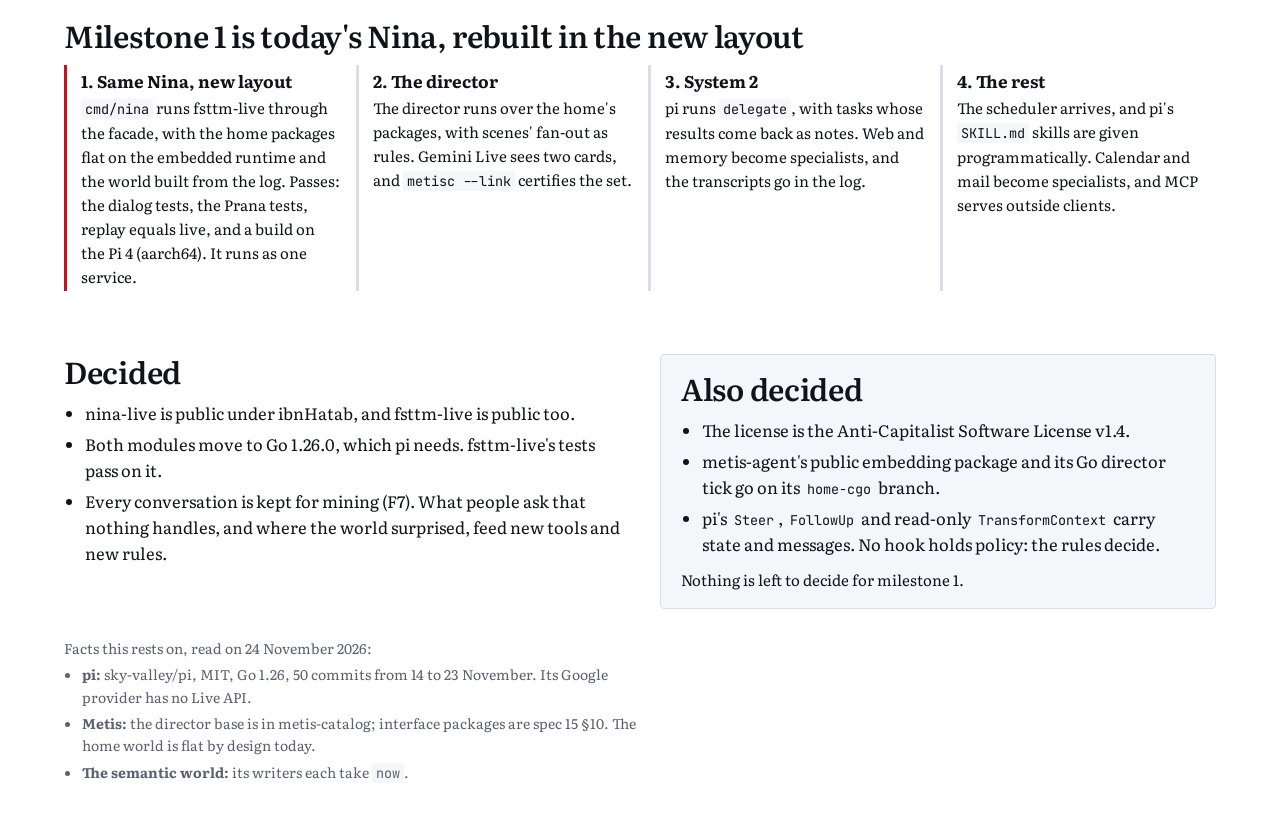
==== commit 4515caa3: "License ACSL v1.4; decisions recorded (metis-agent on home-cgo, pi mechanisms) Co-Authored-By: Claud" ====
--- a/docs/architecture.html
+++ b/docs/architecture.html
@@ -409,11 +409,13 @@
 </ul>
 </div>
 <div class="decide">
-<h2>To decide</h2>
-<ol>
-<li>metis-agent's public package and the Go director tick: do they go on the <code>home-cgo</code> branch or on main, and who reviews them?</li>
-<li><code>TransformContext</code> (read-only) and <code>Steer</code> bend "no hooks" for the projection only. Is that the reading you meant?</li>
-</ol>
+<h2>Also decided</h2>
+<ul style="margin:0">
+<li>The license is the Anti-Capitalist Software License v1.4.</li>
+<li>metis-agent's public embedding package and its Go director tick go on its <code>home-cgo</code> branch.</li>
+<li>pi's <code>Steer</code>, <code>FollowUp</code> and read-only <code>TransformContext</code> carry state and messages. No hook holds policy: the rules decide.</li>
+</ul>
+<p style="margin:10px 0 0;font-size:15px">Nothing is left to decide for milestone 1.</p>
 </div>
 </div>
 <p class="meta" style="margin-top:28px">Facts this rests on, read on 24 November 2026:</p>
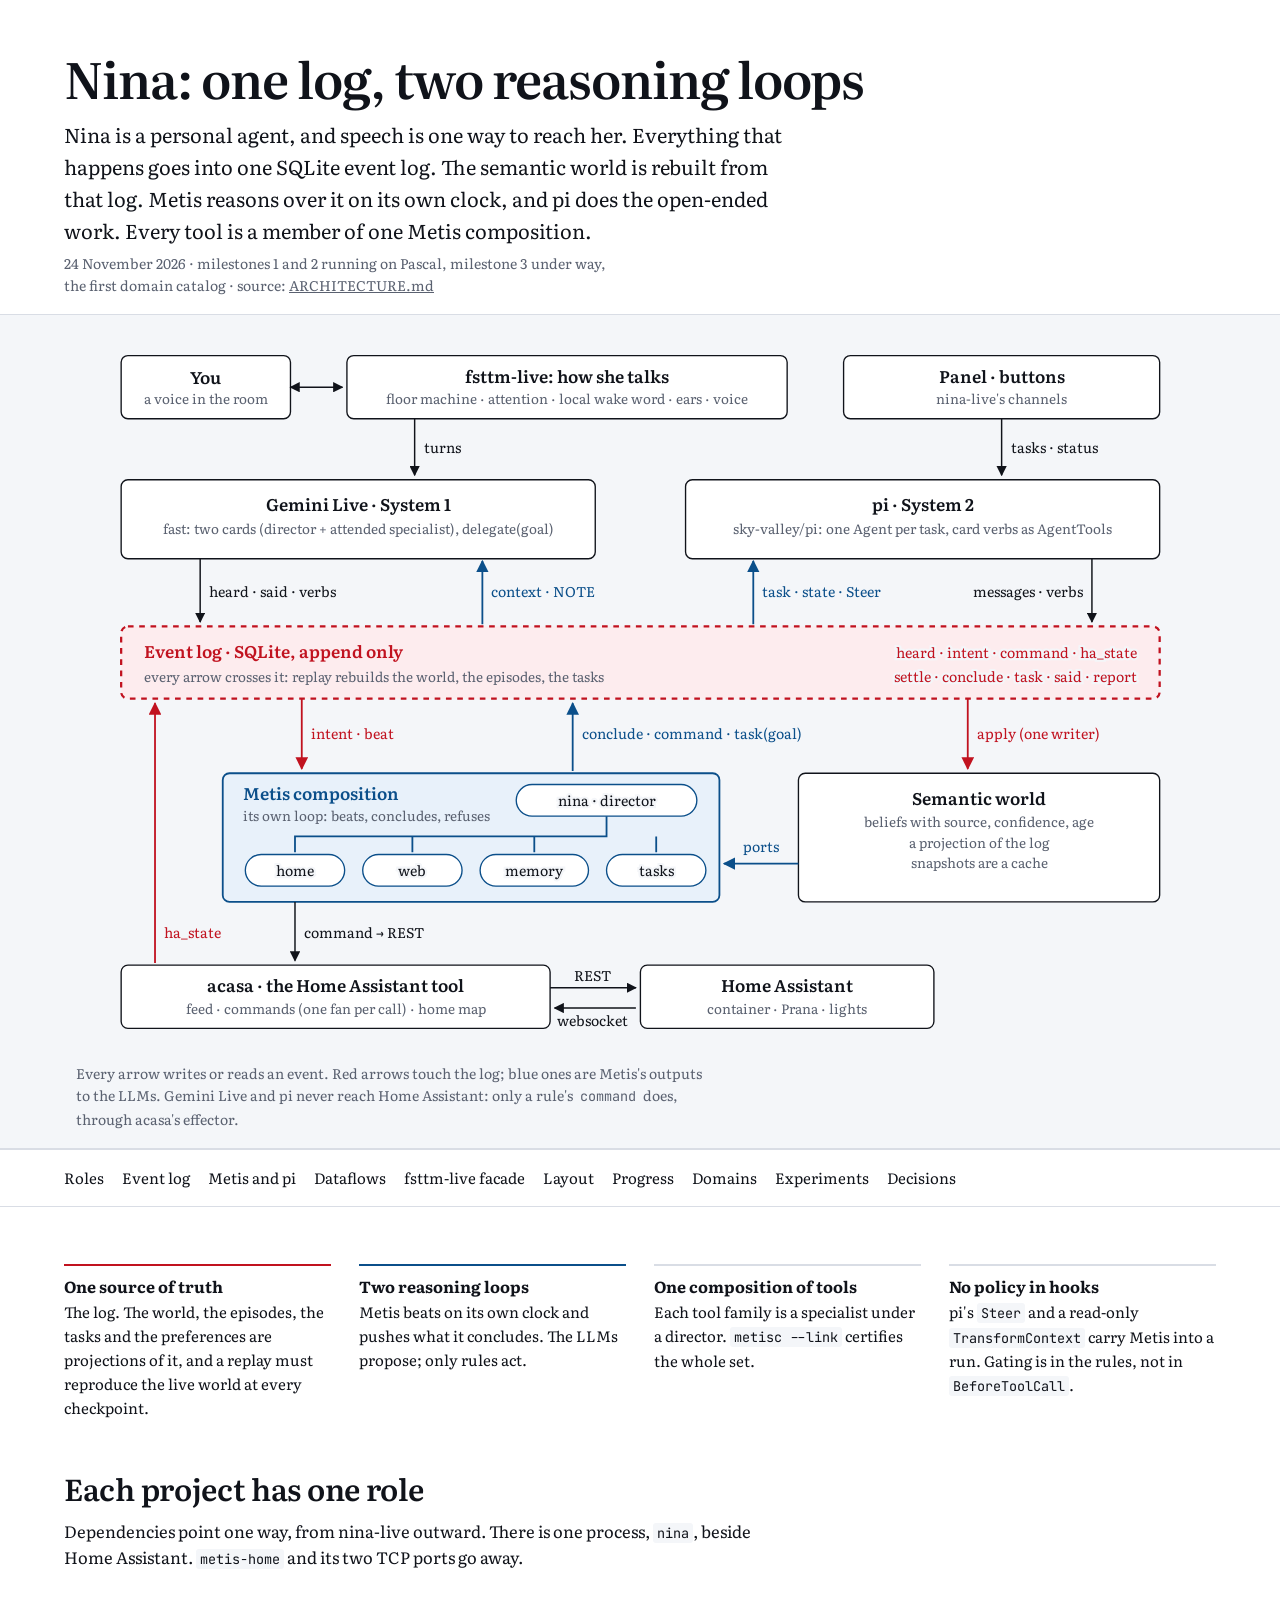
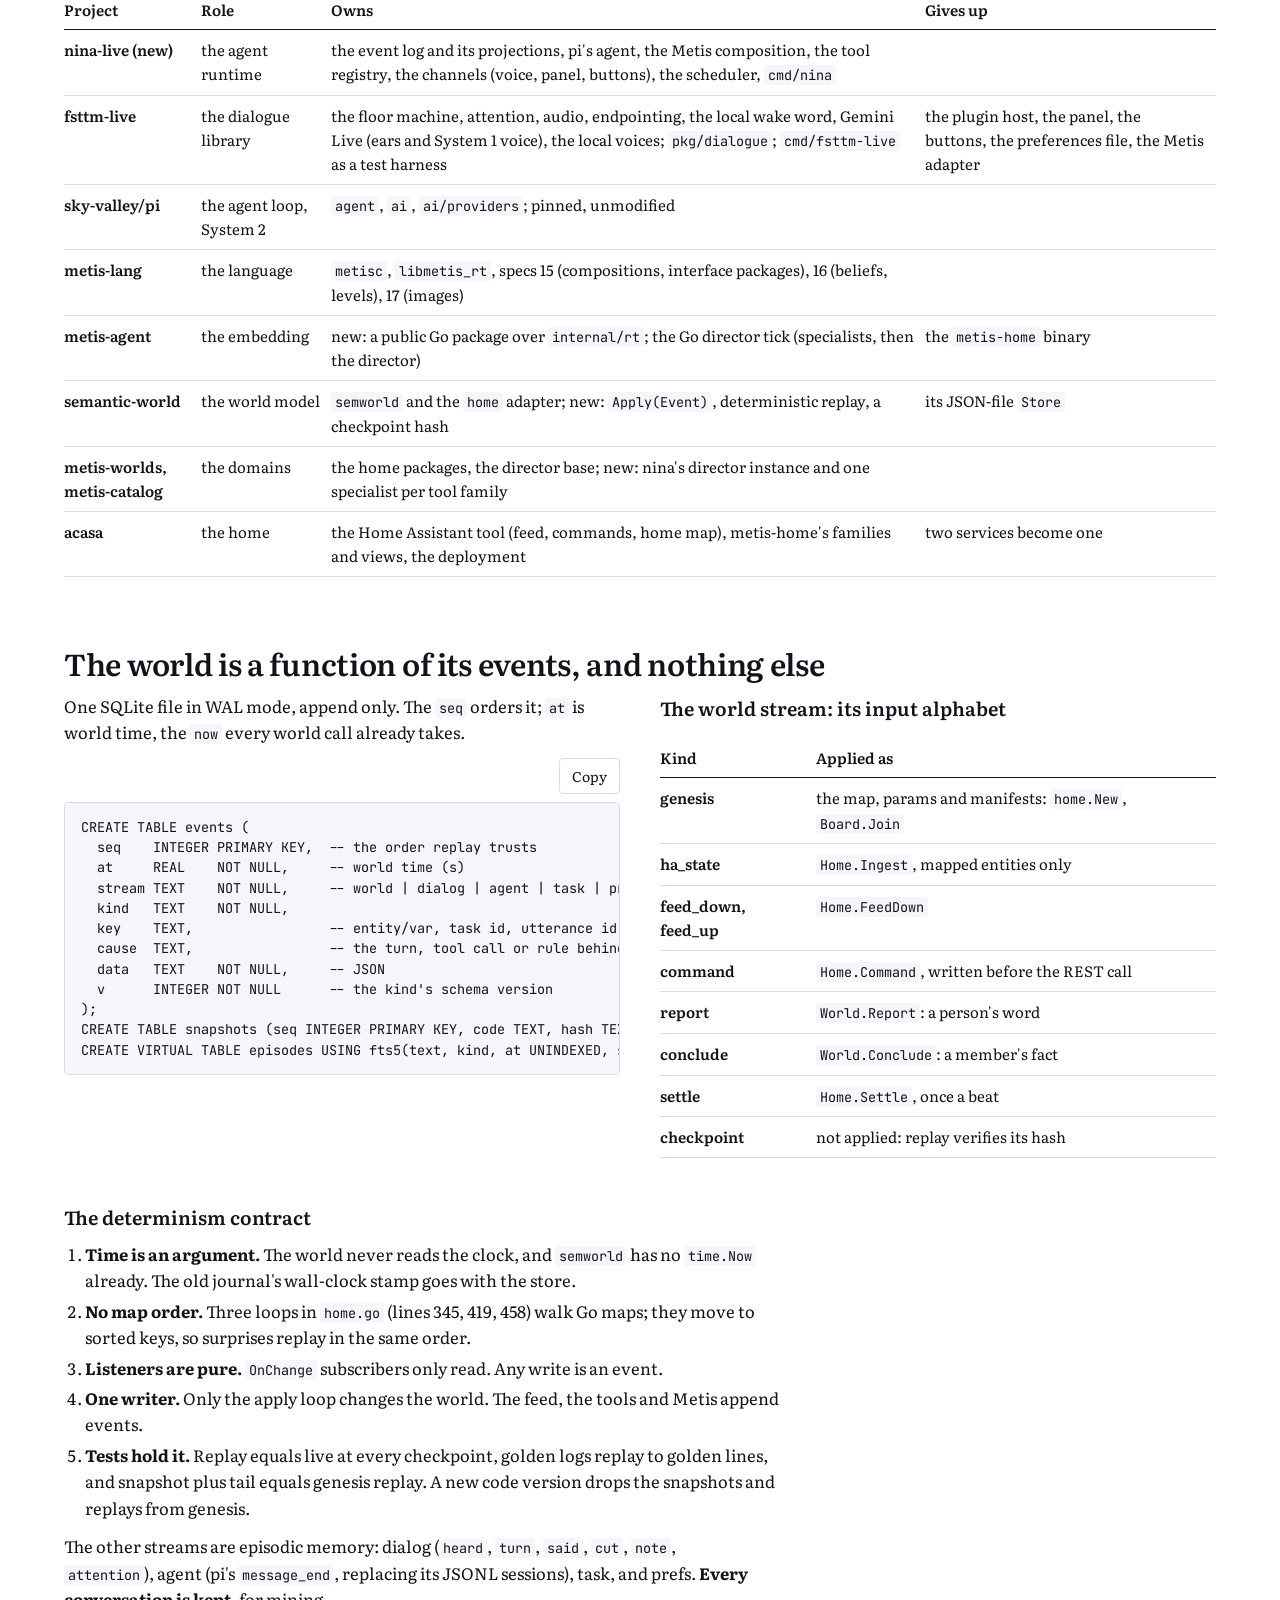
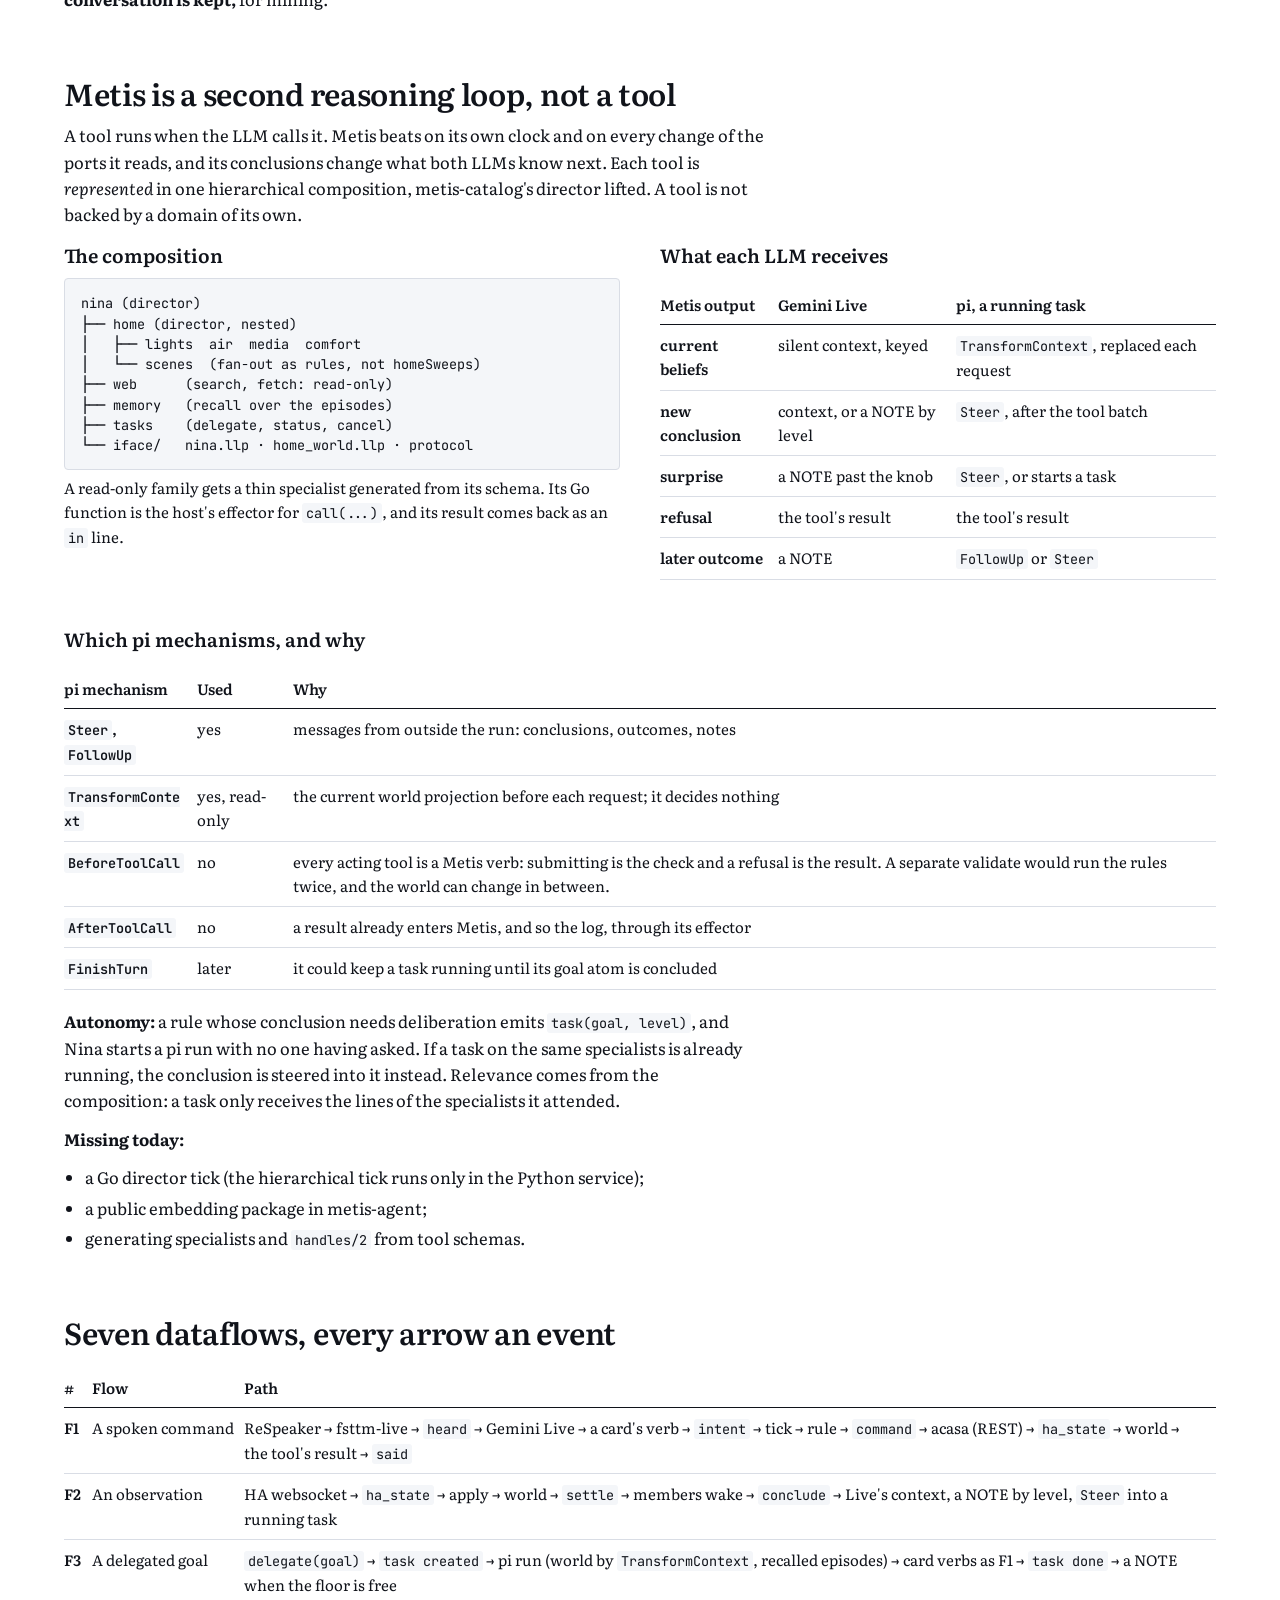
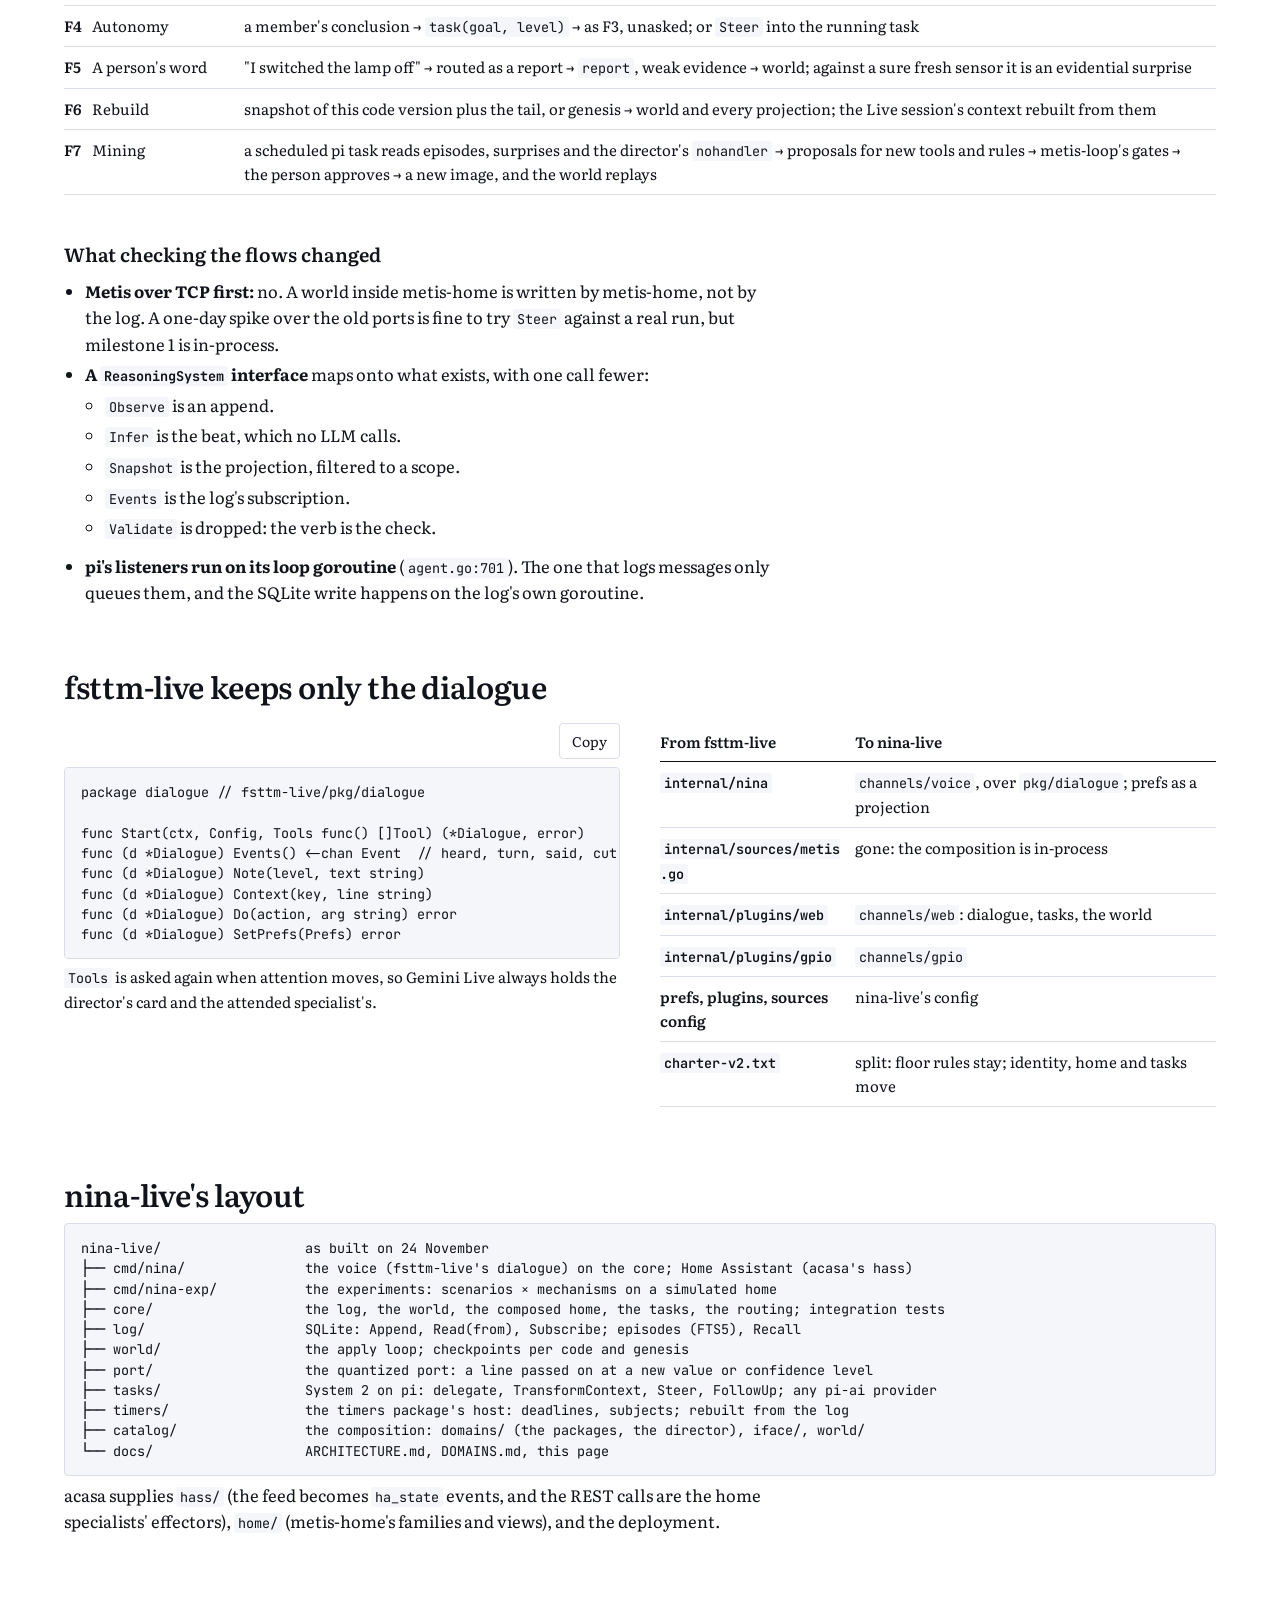
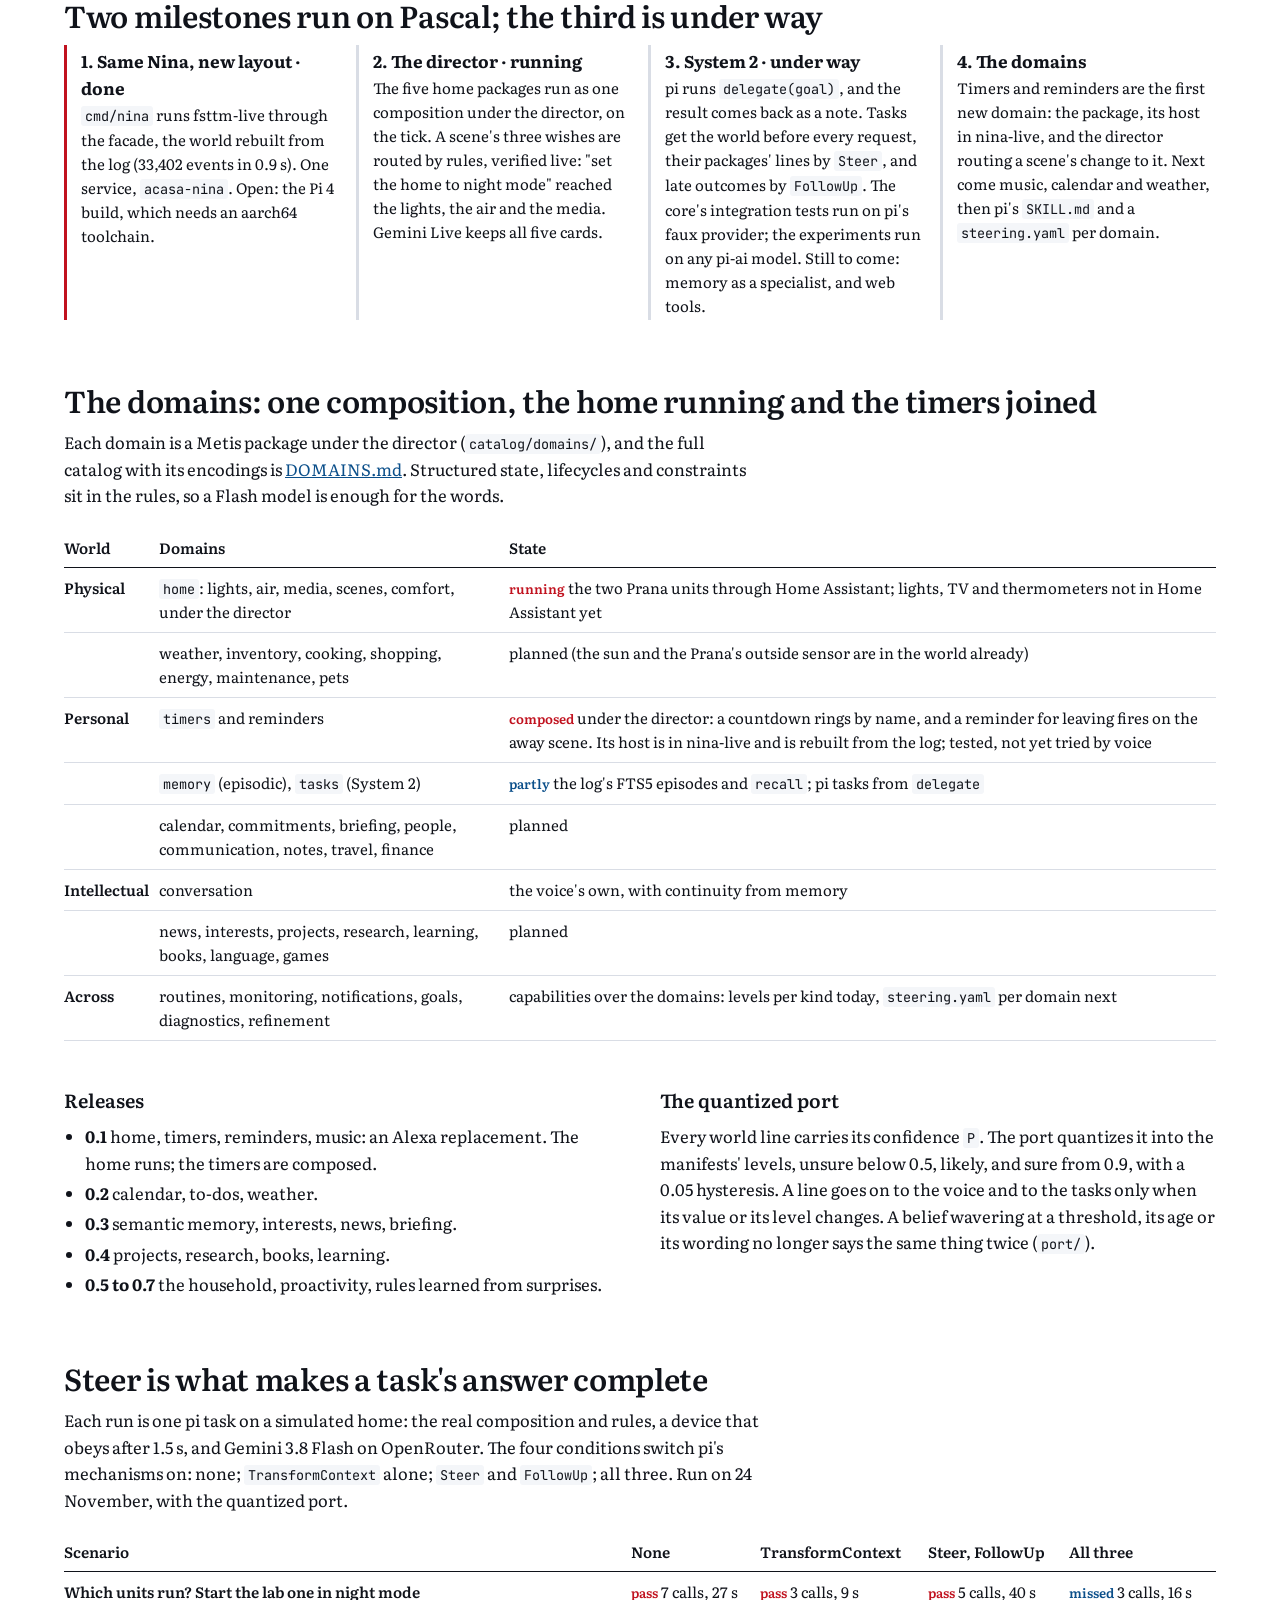
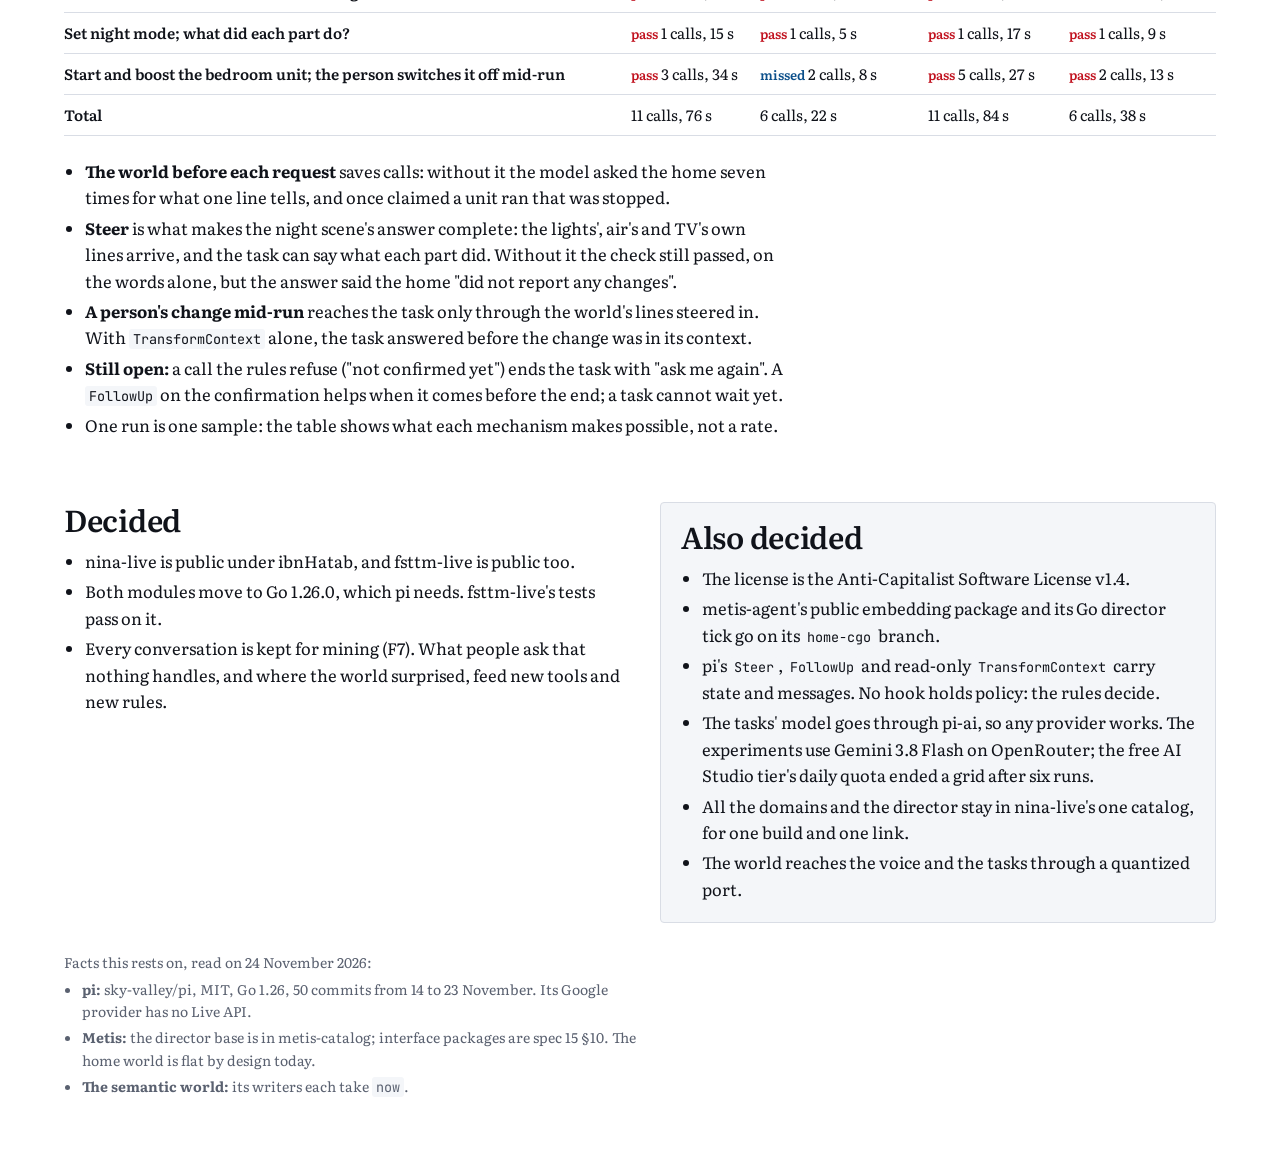
==== commit ec3cfd61: "OpenRouter for the tasks; world changes steered; the quantized port; the timers domain under the dir" ====
--- a/docs/architecture.html
+++ b/docs/architecture.html
@@ -93,7 +93,7 @@
 <div class="wrap">
 <h1>Nina: one log, two reasoning loops</h1>
 <p class="lede">Nina is a personal agent, and speech is one way to reach her. Everything that happens goes into one SQLite event log. The semantic world is rebuilt from that log. Metis reasons over it on its own clock, and pi does the open-ended work. Every tool is a member of one Metis composition.</p>
-<p class="meta">Refactoring step, 24 November 2026 · design, nothing built yet · source: <a href="https://github.com/ibnHatab/nina-live/blob/main/ARCHITECTURE.md">ARCHITECTURE.md</a></p>
+<p class="meta">24 November 2026 · milestones 1 and 2 running on Pascal, milestone 3 under way, the first domain catalog · source: <a href="https://github.com/ibnHatab/nina-live/blob/main/ARCHITECTURE.md">ARCHITECTURE.md</a></p>
 </div>
 </header>
 
@@ -191,7 +191,7 @@
 </div>
 
 <nav class="scroll" aria-label="sections">
-<a href="#roles">Roles</a><a href="#log">Event log</a><a href="#metis">Metis and pi</a><a href="#flows">Dataflows</a><a href="#facade">fsttm-live facade</a><a href="#layout">Layout</a><a href="#milestones">Milestones</a><a href="#decide">Decisions</a>
+<a href="#roles">Roles</a><a href="#log">Event log</a><a href="#metis">Metis and pi</a><a href="#flows">Dataflows</a><a href="#facade">fsttm-live facade</a><a href="#layout">Layout</a><a href="#milestones">Progress</a><a href="#domains">Domains</a><a href="#experiments">Experiments</a><a href="#decide">Decisions</a>
 </nav>
 
 <main>
@@ -373,29 +373,81 @@
 
 <section class="band" id="layout" style="padding-top:0"><div class="wrap">
 <h2>nina-live's layout</h2>
-<pre>nina-live/
-├── cmd/nina/               config, log, projections, composition, channels
-├── log/                    SQLite: Append, Read(from), Subscribe; snapshots
-├── world/                  the apply loop; checkpoints; a replay tool
-├── memory/                 episodes (FTS5), recall; prefs; transcripts
-├── metis/                  the image, the director tick, cards → registry
-├── tools/                  one neutral Tool; adapters for genai and pi
-│   └── web/ memory/ tasks/ the specialists' Go effectors
-├── agent/                  pi: one Agent per task; results → notes
-├── tasks/ sched/           tasks; the scheduler (a stream, so replay sees it)
-├── channels/voice web gpio/
-└── domains/nina/           the director instance, specialists, iface/nina.llp</pre>
+<pre>nina-live/                  as built on 24 November
+├── cmd/nina/               the voice (fsttm-live's dialogue) on the core; Home Assistant (acasa's hass)
+├── cmd/nina-exp/           the experiments: scenarios × mechanisms on a simulated home
+├── core/                   the log, the world, the composed home, the tasks, the routing; integration tests
+├── log/                    SQLite: Append, Read(from), Subscribe; episodes (FTS5), Recall
+├── world/                  the apply loop; checkpoints per code and genesis
+├── port/                   the quantized port: a line passed on at a new value or confidence level
+├── tasks/                  System 2 on pi: delegate, TransformContext, Steer, FollowUp; any pi-ai provider
+├── timers/                 the timers package's host: deadlines, subjects; rebuilt from the log
+├── catalog/                the composition: domains/ (the packages, the director), iface/, world/
+└── docs/                   ARCHITECTURE.md, DOMAINS.md, this page</pre>
 <p>acasa supplies <code>hass/</code> (the feed becomes <code>ha_state</code> events, and the REST calls are the home specialists' effectors), <code>home/</code> (metis-home's families and views), and the deployment.</p>
 </div></section>
 
 <section class="band" id="milestones" style="padding-top:0"><div class="wrap">
-<h2>Milestone 1 is today's Nina, rebuilt in the new layout</h2>
+<h2>Two milestones run on Pascal; the third is under way</h2>
 <ol class="ms">
-<li><b>1. Same Nina, new layout</b><code>cmd/nina</code> runs fsttm-live through the facade, with the home packages flat on the embedded runtime and the world built from the log. Passes: the dialog tests, the Prana tests, replay equals live, and a build on the Pi 4 (aarch64). It runs as one service.</li>
-<li><b>2. The director</b>The director runs over the home's packages, with scenes' fan-out as rules. Gemini Live sees two cards, and <code>metisc --link</code> certifies the set.</li>
-<li><b>3. System 2</b>pi runs <code>delegate</code>, with tasks whose results come back as notes. Web and memory become specialists, and the transcripts go in the log.</li>
-<li><b>4. The rest</b>The scheduler arrives, and pi's <code>SKILL.md</code> skills are given programmatically. Calendar and mail become specialists, and MCP serves outside clients.</li>
+<li><b>1. Same Nina, new layout · done</b><code>cmd/nina</code> runs fsttm-live through the facade, the world rebuilt from the log (33,402 events in 0.9 s). One service, <code>acasa-nina</code>. Open: the Pi 4 build, which needs an aarch64 toolchain.</li>
+<li><b>2. The director · running</b>The five home packages run as one composition under the director, on the tick. A scene's three wishes are routed by rules, verified live: "set the home to night mode" reached the lights, the air and the media. Gemini Live keeps all five cards.</li>
+<li><b>3. System 2 · under way</b>pi runs <code>delegate(goal)</code>, and the result comes back as a note. Tasks get the world before every request, their packages' lines by <code>Steer</code>, and late outcomes by <code>FollowUp</code>. The core's integration tests run on pi's faux provider; the experiments run on any pi-ai model. Still to come: memory as a specialist, and web tools.</li>
+<li><b>4. The domains</b>Timers and reminders are the first new domain: the package, its host in nina-live, and the director routing a scene's change to it. Next come music, calendar and weather, then pi's <code>SKILL.md</code> and a <code>steering.yaml</code> per domain.</li>
 </ol>
+</div></section>
+
+<section class="band" id="domains" style="padding-top:0"><div class="wrap">
+<h2>The domains: one composition, the home running and the timers joined</h2>
+<p>Each domain is a Metis package under the director (<code>catalog/domains/</code>), and the full catalog with its encodings is <a href="https://github.com/ibnHatab/nina-live/blob/main/docs/DOMAINS.md">DOMAINS.md</a>. Structured state, lifecycles and constraints sit in the rules, so a Flash model is enough for the words.</p>
+<div class="tbl"><table class="stack">
+<thead><tr><th>World</th><th>Domains</th><th>State</th></tr></thead>
+<tbody>
+<tr><td>Physical</td><td><code>home</code>: lights, air, media, scenes, comfort, under the director</td><td><span class="tag">running</span> the two Prana units through Home Assistant; lights, TV and thermometers not in Home Assistant yet</td></tr>
+<tr><td></td><td>weather, inventory, cooking, shopping, energy, maintenance, pets</td><td>planned (the sun and the Prana's outside sensor are in the world already)</td></tr>
+<tr><td>Personal</td><td><code>timers</code> and reminders</td><td><span class="tag">composed</span> under the director: a countdown rings by name, and a reminder for leaving fires on the away scene. Its host is in nina-live and is rebuilt from the log; tested, not yet tried by voice</td></tr>
+<tr><td></td><td><code>memory</code> (episodic), <code>tasks</code> (System 2)</td><td><span class="tagm">partly</span> the log's FTS5 episodes and <code>recall</code>; pi tasks from <code>delegate</code></td></tr>
+<tr><td></td><td>calendar, commitments, briefing, people, communication, notes, travel, finance</td><td>planned</td></tr>
+<tr><td>Intellectual</td><td>conversation</td><td>the voice's own, with continuity from memory</td></tr>
+<tr><td></td><td>news, interests, projects, research, learning, books, language, games</td><td>planned</td></tr>
+<tr><td>Across</td><td>routines, monitoring, notifications, goals, diagnostics, refinement</td><td>capabilities over the domains: levels per kind today, <code>steering.yaml</code> per domain next</td></tr>
+</tbody></table></div>
+<div class="two">
+<div>
+<h3>Releases</h3>
+<ul>
+<li><b>0.1</b> home, timers, reminders, music: an Alexa replacement. The home runs; the timers are composed.</li>
+<li><b>0.2</b> calendar, to-dos, weather.</li>
+<li><b>0.3</b> semantic memory, interests, news, briefing.</li>
+<li><b>0.4</b> projects, research, books, learning.</li>
+<li><b>0.5 to 0.7</b> the household, proactivity, rules learned from surprises.</li>
+</ul>
+</div>
+<div>
+<h3>The quantized port</h3>
+<p>Every world line carries its confidence <code>P</code>. The port quantizes it into the manifests' levels, unsure below 0.5, likely, and sure from 0.9, with a 0.05 hysteresis. A line goes on to the voice and to the tasks only when its value or its level changes. A belief wavering at a threshold, its age or its wording no longer says the same thing twice (<code>port/</code>).</p>
+</div>
+</div>
+</div></section>
+
+<section class="band" id="experiments" style="padding-top:0"><div class="wrap">
+<h2>Steer is what makes a task's answer complete</h2>
+<p>Each run is one pi task on a simulated home: the real composition and rules, a device that obeys after 1.5 s, and Gemini 3.8 Flash on OpenRouter. The four conditions switch pi's mechanisms on: none; <code>TransformContext</code> alone; <code>Steer</code> and <code>FollowUp</code>; all three. Run on 24 November, with the quantized port.</p>
+<div class="tbl"><table class="stack">
+<thead><tr><th>Scenario</th><th>None</th><th>TransformContext</th><th>Steer, FollowUp</th><th>All three</th></tr></thead>
+<tbody>
+<tr><td>Which units run? Start the lab one in night mode</td><td><span class="tag">pass</span> 7 calls, 27 s</td><td><span class="tag">pass</span> 3 calls, 9 s</td><td><span class="tag">pass</span> 5 calls, 40 s</td><td><span class="tagm">missed</span> 3 calls, 16 s</td></tr>
+<tr><td>Set night mode; what did each part do?</td><td><span class="tag">pass</span> 1 calls, 15 s</td><td><span class="tag">pass</span> 1 calls, 5 s</td><td><span class="tag">pass</span> 1 calls, 17 s</td><td><span class="tag">pass</span> 1 calls, 9 s</td></tr>
+<tr><td>Start and boost the bedroom unit; the person switches it off mid-run</td><td><span class="tag">pass</span> 3 calls, 34 s</td><td><span class="tagm">missed</span> 2 calls, 8 s</td><td><span class="tag">pass</span> 5 calls, 27 s</td><td><span class="tag">pass</span> 2 calls, 13 s</td></tr>
+<tr><td>Total</td><td>11 calls, 76 s</td><td>6 calls, 22 s</td><td>11 calls, 84 s</td><td>6 calls, 38 s</td></tr>
+</tbody></table></div>
+<ul>
+<li><b>The world before each request</b> saves calls: without it the model asked the home seven times for what one line tells, and once claimed a unit ran that was stopped.</li>
+<li><b>Steer</b> is what makes the night scene's answer complete: the lights', air's and TV's own lines arrive, and the task can say what each part did. Without it the check still passed, on the words alone, but the answer said the home "did not report any changes".</li>
+<li><b>A person's change mid-run</b> reaches the task only through the world's lines steered in. With <code>TransformContext</code> alone, the task answered before the change was in its context.</li>
+<li><b>Still open:</b> a call the rules refuse ("not confirmed yet") ends the task with "ask me again". A <code>FollowUp</code> on the confirmation helps when it comes before the end; a task cannot wait yet.</li>
+<li>One run is one sample: the table shows what each mechanism makes possible, not a rate.</li>
+</ul>
 </div></section>
 
 <section class="band" id="decide" style="padding-top:0"><div class="wrap">
@@ -414,8 +466,10 @@
 <li>The license is the Anti-Capitalist Software License v1.4.</li>
 <li>metis-agent's public embedding package and its Go director tick go on its <code>home-cgo</code> branch.</li>
 <li>pi's <code>Steer</code>, <code>FollowUp</code> and read-only <code>TransformContext</code> carry state and messages. No hook holds policy: the rules decide.</li>
-</ul>
-<p style="margin:10px 0 0;font-size:15px">Nothing is left to decide for milestone 1.</p>
+<li>The tasks' model goes through pi-ai, so any provider works. The experiments use Gemini 3.8 Flash on OpenRouter; the free AI Studio tier's daily quota ended a grid after six runs.</li>
+<li>All the domains and the director stay in nina-live's one catalog, for one build and one link.</li>
+<li>The world reaches the voice and the tasks through a quantized port.</li>
+</ul>
 </div>
 </div>
 <p class="meta" style="margin-top:28px">Facts this rests on, read on 24 November 2026:</p>
